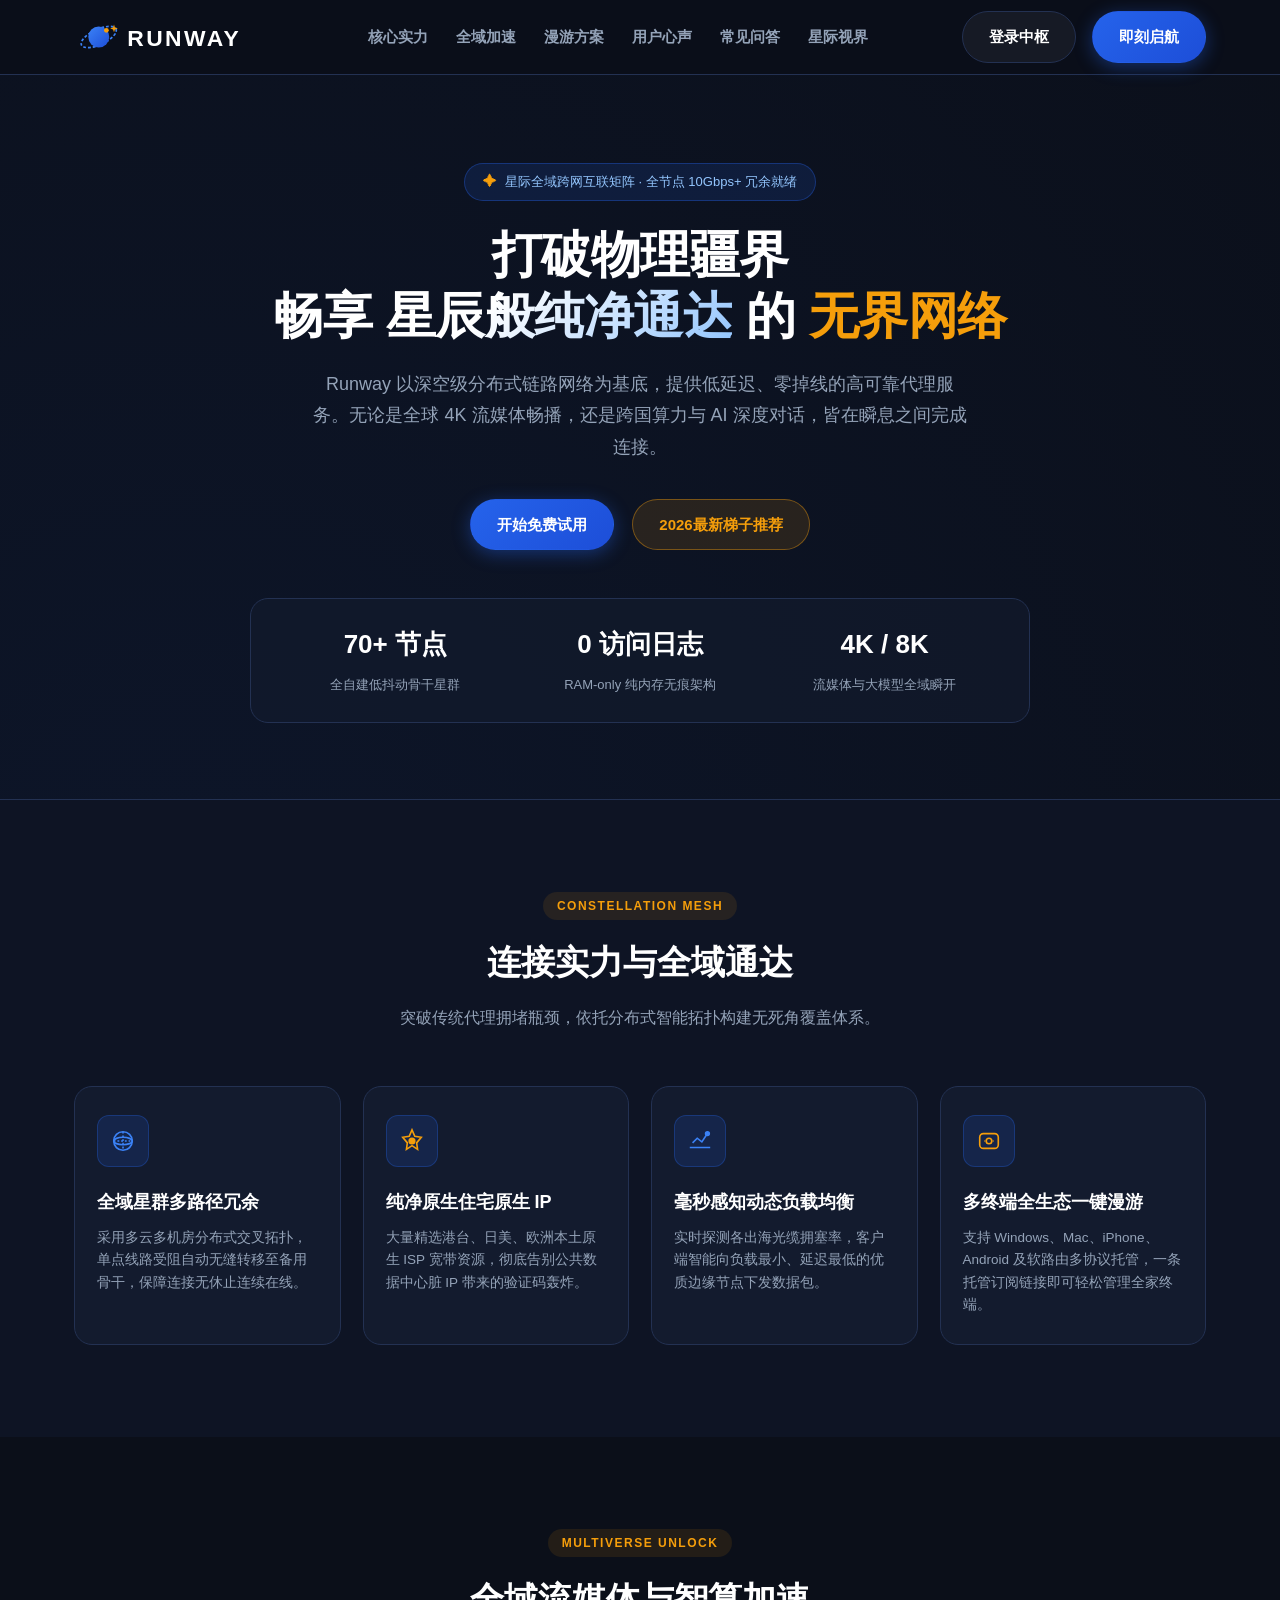
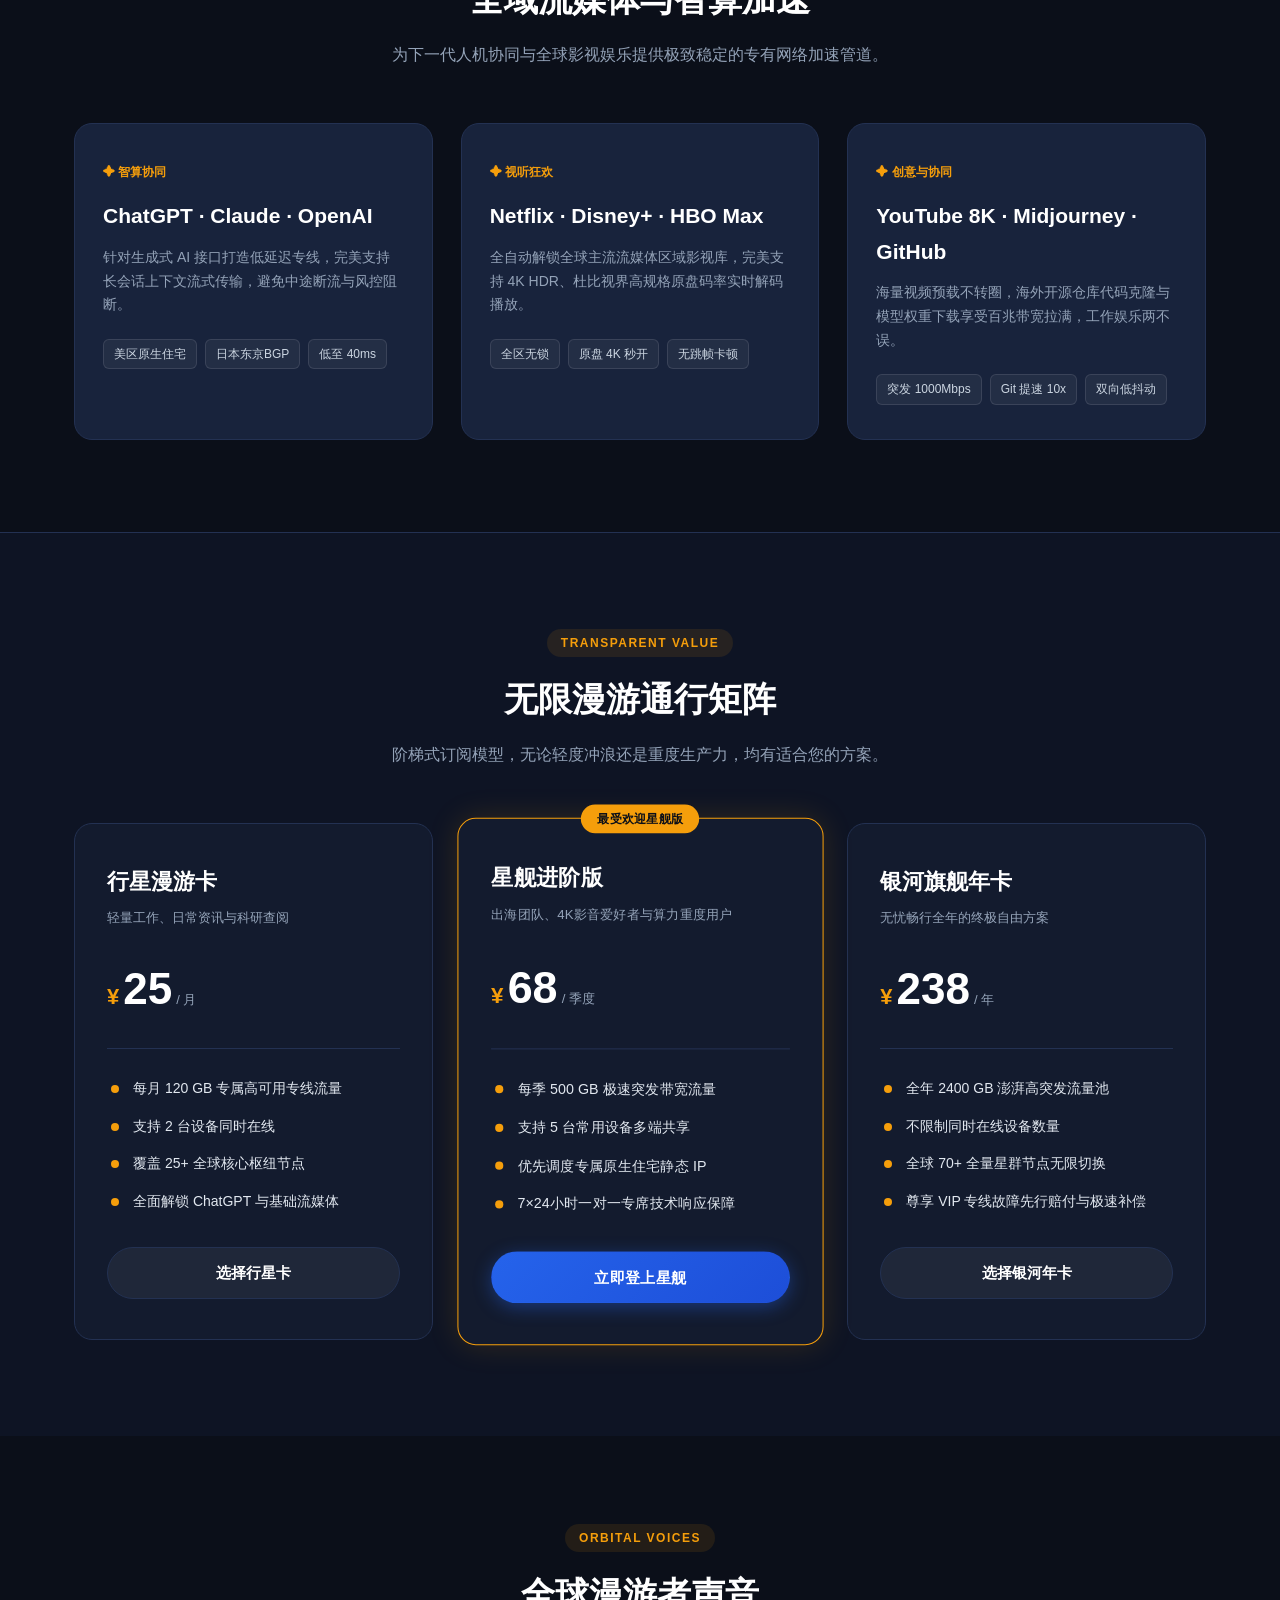
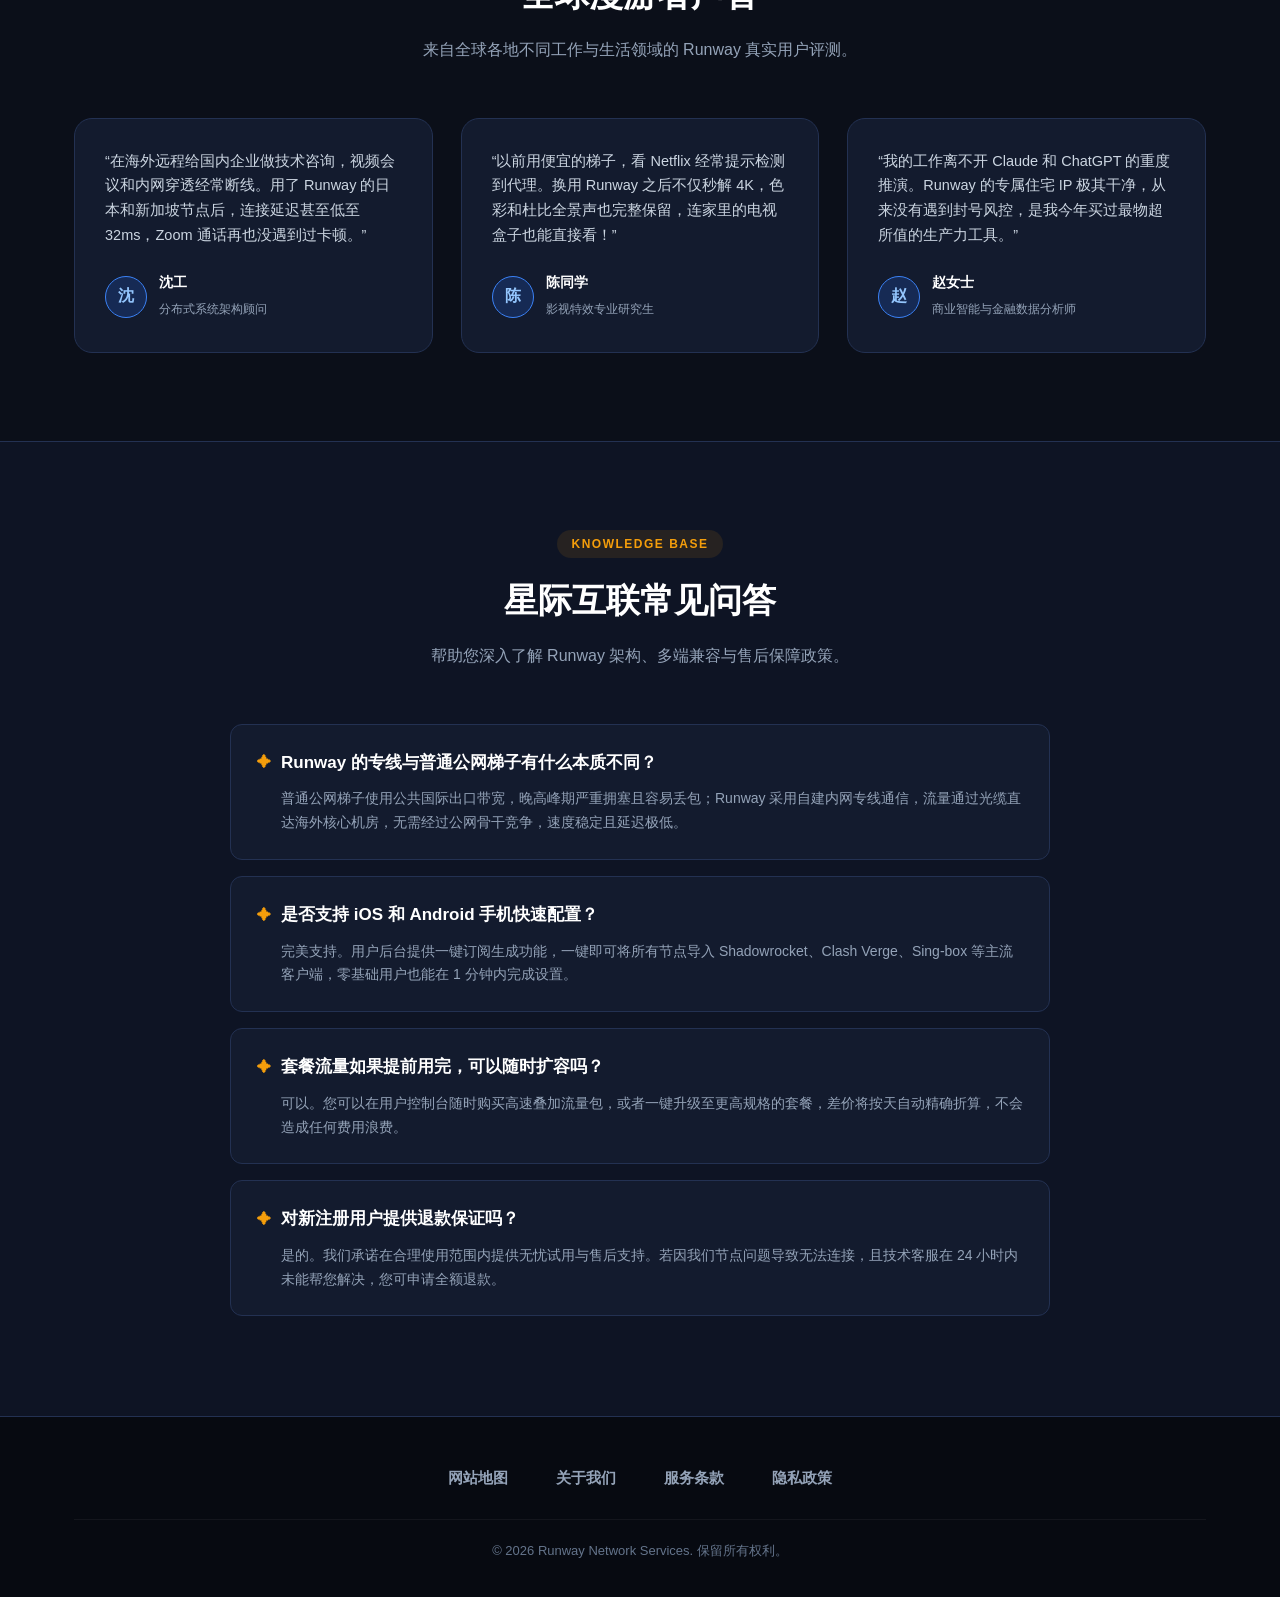
==== index.html @ 9dc729c2 "feat: complete responsive landing page, SEO articles and sitemaps for runwayvpn.mom" ====
<!DOCTYPE html>
<html lang="zh-CN">
<head>
  <meta charset="UTF-8">
  <meta name="viewport" content="width=device-width, initial-scale=1.0">
  <title>Runway 节点加速 - 2026全场景原生IP机场推荐·全球流媒体与AI极速秒开</title>
  <meta name="description" content="Runway 打造星际级高可靠网络加速网络，甄选全球高纯度原生住宅 IP 节点，完美支持 Netflix 4K、Disney+ 与 ChatGPT 极速秒开。零活动日志守护全家隐私，2026 便捷稳定机场推荐，多端一键导入，开启全域畅游！">
  <meta name="keywords" content="Runway, 机场推荐, 网络加速, 极速秒开, 原生IP节点, 流媒体解锁, 多设备梯子, 跨境加速服务">
  <link rel="canonical" href="https://runwayvpn.mom/">
  
  <!-- Open Graph / 社交分享元数据 -->
  <meta property="og:type" content="website">
  <meta property="og:site_name" content="Runway">
  <meta property="og:title" content="Runway 节点加速 - 2026全场景原生IP机场推荐·全球流媒体与AI极速秒开">
  <meta property="og:description" content="Runway 打造星际级高可靠网络加速网络，甄选全球高纯度原生住宅 IP 节点，完美支持 Netflix 4K、Disney+ 与 ChatGPT 极速秒开。零活动日志守护全家隐私，2026 便捷稳定机场推荐。">
  <meta property="og:url" content="https://runwayvpn.mom/">
  <meta property="og:image" content="https://runwayvpn.mom/og-preview.jpg">
  
  <!-- Twitter Card -->
  <meta name="twitter:card" content="summary_large_image">
  <meta name="twitter:title" content="Runway 节点加速 - 2026全场景原生IP机场推荐·全球流媒体与AI极速秒开">
  <meta name="twitter:description" content="Runway 打造星际级高可靠网络加速网络，甄选全球高纯度原生住宅 IP 节点，完美支持 Netflix 4K、Disney+ 与 ChatGPT 极速秒开。零活动日志守护全家隐私，2026 便捷稳定机场推荐。">
  <meta name="twitter:image" content="https://runwayvpn.mom/og-preview.jpg">

  <!-- JSON-LD 结构化数据 (Schema.org Product & AggregateOffer) -->
  <script type="application/ld+json">
  {
    "@context": "https://schema.org",
    "@type": "Product",
    "name": "Runway 全场景节点加速服务",
    "image": "https://runwayvpn.mom/og-preview.jpg",
    "description": "Runway 星际级分布式加速网络，精选原生住宅 IP，支持 4K 全球流媒体与多模态 AI 极速秒开，多终端全生态一键漫游。",
    "brand": {
      "@type": "Brand",
      "name": "Runway"
    },
    "offers": {
      "@type": "AggregateOffer",
      "priceCurrency": "CNY",
      "lowPrice": "25",
      "highPrice": "238",
      "offerCount": "3",
      "offers": [
        {
          "@type": "Offer",
          "name": "行星漫游卡",
          "price": "25",
          "priceCurrency": "CNY",
          "availability": "https://schema.org/InStock",
          "url": "https://ww012.twilightaff.com/#/?code=A56DH1Af"
        },
        {
          "@type": "Offer",
          "name": "星舰进阶版",
          "price": "68",
          "priceCurrency": "CNY",
          "availability": "https://schema.org/InStock",
          "url": "https://ww012.twilightaff.com/#/?code=A56DH1Af"
        },
        {
          "@type": "Offer",
          "name": "银河旗舰年卡",
          "price": "238",
          "priceCurrency": "CNY",
          "availability": "https://schema.org/InStock",
          "url": "https://ww012.twilightaff.com/#/?code=A56DH1Af"
        }
      ]
    },
    "aggregateRating": {
      "@type": "AggregateRating",
      "ratingValue": "4.9",
      "reviewCount": "156"
    }
  }
  </script>

  <link rel="stylesheet" href="style.css">
</head>
<body>

  <!-- 顶部星轨导航栏 -->
  <header class="orbital-header">
    <div class="cosmic-wrapper orbital-bar">
      <a href="index.html" class="orbital-logo" aria-label="Runway 首页">
        <!-- 星辉宇宙轨道矢量一体化 LOGO -->
        <svg viewBox="0 0 210 42" fill="none" xmlns="http://www.w3.org/2000/svg">
          <!-- 轨道环与行星天体融合 -->
          <ellipse cx="26" cy="21" rx="20" ry="8" stroke="#3B82F6" stroke-width="1.8" transform="rotate(-25 26 21)" stroke-dasharray="3 2"/>
          <circle cx="26" cy="21" r="11" fill="url(#planetGlow)"/>
          <circle cx="34" cy="14" r="2.5" fill="#F59E0B"/>
          <!-- 四角星芒微粒 -->
          <path d="M42 8L43 11L46 12L43 13L42 16L41 13L38 12L41 11Z" fill="#F59E0B"/>
          <text x="56" y="30" font-family="-apple-system, BlinkMacSystemFont, 'Segoe UI', Roboto, sans-serif" font-size="24" font-weight="800" letter-spacing="2.5" fill="#FFFFFF">RUNWAY</text>
          <defs>
            <linearGradient id="planetGlow" x1="15" y1="10" x2="37" y2="32" gradientUnits="userSpaceOnUse">
              <stop stop-color="#3B82F6"/>
              <stop offset="1" stop-color="#1D4ED8"/>
            </linearGradient>
          </defs>
        </svg>
      </a>

      <!-- 桌面端星轨导航菜单 -->
      <nav class="orbital-nav" aria-label="全域导航菜单">
        <a href="#strength">核心实力</a>
        <a href="#orbit-media">全域加速</a>
        <a href="#pricing">漫游方案</a>
        <a href="#transmissions">用户心声</a>
        <a href="#faq">常见问答</a>
        <a href="dispatch.html">星际视界</a>
      </nav>

      <!-- 桌面端中枢行动按钮 -->
      <div class="orbital-actions">
        <a href="https://ww012.twilightaff.com/#/?code=A56DH1Af" target="_blank" rel="nofollow" class="cosmic-btn btn-ghost">登录中枢</a>
        <a href="https://ww012.twilightaff.com/#/?code=A56DH1Af" target="_blank" rel="nofollow" class="cosmic-btn btn-starlight">即刻启航</a>
      </div>

      <!-- 移动端星轨菜单切换按钮 -->
      <button class="orbital-menu-toggle" id="cosmicMenuToggle" aria-label="切换导航菜单" aria-expanded="false">
        <span></span>
        <span></span>
        <span></span>
      </button>
    </div>

    <!-- 移动端星轨导航抽屉 -->
    <div class="orbital-mobile-panel" id="cosmicMobilePanel">
      <ul class="orbital-mobile-links">
        <li><a href="#strength"><span>连接实力与全域通达</span><small>✦</small></a></li>
        <li><a href="#orbit-media"><span>全域流媒体与智算加速</span><small>✦</small></a></li>
        <li><a href="#pricing"><span>无限漫游通行矩阵</span><small>✦</small></a></li>
        <li><a href="#transmissions"><span>全球漫游者声音</span><small>✦</small></a></li>
        <li><a href="#faq"><span>星际互联常见问答</span><small>✦</small></a></li>
        <li><a href="dispatch.html"><span>星际视界前沿通讯</span><small>✦</small></a></li>
      </ul>
      <div class="orbital-mobile-actions">
        <a href="https://ww012.twilightaff.com/#/?code=A56DH1Af" target="_blank" rel="nofollow" class="cosmic-btn btn-ghost">登录中枢</a>
        <a href="https://ww012.twilightaff.com/#/?code=A56DH1Af" target="_blank" rel="nofollow" class="cosmic-btn btn-starlight">即刻启航订阅</a>
      </div>
    </div>
  </header>

  <main>
    <!-- Hero 星辉宇宙首屏 -->
    <section id="hero" class="hero-cosmic">
      <div class="cosmic-wrapper">
        <div class="hero-orbit-pill">
          <span class="starlight-sparkle">✦</span>
          星际全域跨网互联矩阵 · 全节点 10Gbps+ 冗余就绪
        </div>
        <h1 class="hero-cosmic-title">
          打破物理疆界<br>
          畅享 <span class="gradient-text">星辰般纯净通达</span> 的 <span class="gold-accent">无界网络</span>
        </h1>
        <p class="hero-cosmic-desc">
          Runway 以深空级分布式链路网络为基底，提供低延迟、零掉线的高可靠代理服务。无论是全球 4K 流媒体畅播，还是跨国算力与 AI 深度对话，皆在瞬息之间完成连接。
        </p>

        <!-- 核心行动双按钮：SEO 规范严格执行 -->
        <div class="hero-buttons-row">
          <a href="https://ww012.twilightaff.com/#/?code=A56DH1Af" target="_blank" rel="nofollow" class="cosmic-btn btn-starlight">
            开始免费试用
          </a>
          <a href="https://tizilab.net/paihang/" target="_blank" class="cosmic-btn btn-dofollow-recommend">
            2026最新梯子推荐
          </a>
        </div>

        <!-- 星座关键指标看板 -->
        <div class="hero-constellation-stats">
          <div class="stat-pod">
            <strong>70+ 节点</strong>
            <span>全自建低抖动骨干星群</span>
          </div>
          <div class="stat-pod">
            <strong>0 访问日志</strong>
            <span>RAM-only 纯内存无痕架构</span>
          </div>
          <div class="stat-pod">
            <strong>4K / 8K</strong>
            <span>流媒体与大模型全域瞬开</span>
          </div>
        </div>
      </div>
    </section>

    <!-- 核心优势（随机化标题：连接实力与全域通达 - 4张特性卡片） -->
    <section id="strength" class="section-connection-strength">
      <div class="cosmic-wrapper">
        <div class="cosmic-header-center">
          <span class="cosmic-chip">CONSTELLATION MESH</span>
          <h2 class="cosmic-headline">连接实力与全域通达</h2>
          <p class="cosmic-subline">突破传统代理拥堵瓶颈，依托分布式智能拓扑构建无死角覆盖体系。</p>
        </div>

        <div class="strength-grid">
          <!-- 特性卡片 1：天体星象细线矢量图标 -->
          <div class="strength-pod">
            <div class="pod-icon-wrap">
              <svg viewBox="0 0 28 28" fill="none" stroke="#3B82F6" stroke-width="1.75">
                <circle cx="14" cy="14" r="10"/>
                <ellipse cx="14" cy="14" rx="10" ry="4"/>
                <path d="M14 4v20M4 14h20" stroke-dasharray="2 2"/>
              </svg>
            </div>
            <h3 class="pod-title">全域星群多路径冗余</h3>
            <p class="pod-desc">采用多云多机房分布式交叉拓扑，单点线路受阻自动无缝转移至备用骨干，保障连接无休止连续在线。</p>
          </div>

          <!-- 特性卡片 2 -->
          <div class="strength-pod">
            <div class="pod-icon-wrap">
              <svg viewBox="0 0 28 28" fill="none" stroke="#F59E0B" stroke-width="1.75">
                <polygon points="14,2 17,9 24,10 19,16 20,23 14,19 8,23 9,16 4,10 11,9"/>
                <circle cx="14" cy="14" r="3" fill="#F59E0B"/>
              </svg>
            </div>
            <h3 class="pod-title">纯净原生住宅原生 IP</h3>
            <p class="pod-desc">大量精选港台、日美、欧洲本土原生 ISP 宽带资源，彻底告别公共数据中心脏 IP 带来的验证码轰炸。</p>
          </div>

          <!-- 特性卡片 3 -->
          <div class="strength-pod">
            <div class="pod-icon-wrap">
              <svg viewBox="0 0 28 28" fill="none" stroke="#3B82F6" stroke-width="1.75">
                <path d="M3 21h22M6 16l5-5 5 4 6-9"/>
                <circle cx="22" cy="6" r="2" fill="#3B82F6"/>
              </svg>
            </div>
            <h3 class="pod-title">毫秒感知动态负载均衡</h3>
            <p class="pod-desc">实时探测各出海光缆拥塞率，客户端智能向负载最小、延迟最低的优质边缘节点下发数据包。</p>
          </div>

          <!-- 特性卡片 4 -->
          <div class="strength-pod">
            <div class="pod-icon-wrap">
              <svg viewBox="0 0 28 28" fill="none" stroke="#F59E0B" stroke-width="1.75">
                <rect x="4" y="6" width="20" height="16" rx="4"/>
                <circle cx="14" cy="14" r="3"/>
                <path d="M9 14h1M18 14h1"/>
              </svg>
            </div>
            <h3 class="pod-title">多终端全生态一键漫游</h3>
            <p class="pod-desc">支持 Windows、Mac、iPhone、Android 及软路由多协议托管，一条托管订阅链接即可轻松管理全家终端。</p>
          </div>
        </div>
      </div>
    </section>

    <!-- 流媒体与 AI 支持卡片（随机化标题：全域流媒体与智算加速 - 3张卡片） -->
    <section id="orbit-media" class="section-media-ai-orbit">
      <div class="cosmic-wrapper">
        <div class="cosmic-header-center">
          <span class="cosmic-chip">MULTIVERSE UNLOCK</span>
          <h2 class="cosmic-headline">全域流媒体与智算加速</h2>
          <p class="cosmic-subline">为下一代人机协同与全球影视娱乐提供极致稳定的专有网络加速管道。</p>
        </div>

        <div class="orbit-media-grid">
          <div class="orbit-media-card">
            <div class="orbit-badge">✦ 智算协同</div>
            <h3 class="orbit-card-title">ChatGPT · Claude · OpenAI</h3>
            <p class="orbit-card-desc">针对生成式 AI 接口打造低延迟专线，完美支持长会话上下文流式传输，避免中途断流与风控阻断。</p>
            <div class="orbit-node-tag-list">
              <span class="orbit-node-tag">美区原生住宅</span>
              <span class="orbit-node-tag">日本东京BGP</span>
              <span class="orbit-node-tag">低至 40ms</span>
            </div>
          </div>

          <div class="orbit-media-card">
            <div class="orbit-badge">✦ 视听狂欢</div>
            <h3 class="orbit-card-title">Netflix · Disney+ · HBO Max</h3>
            <p class="orbit-card-desc">全自动解锁全球主流流媒体区域影视库，完美支持 4K HDR、杜比视界高规格原盘码率实时解码播放。</p>
            <div class="orbit-node-tag-list">
              <span class="orbit-node-tag">全区无锁</span>
              <span class="orbit-node-tag">原盘 4K 秒开</span>
              <span class="orbit-node-tag">无跳帧卡顿</span>
            </div>
          </div>

          <div class="orbit-media-card">
            <div class="orbit-badge">✦ 创意与协同</div>
            <h3 class="orbit-card-title">YouTube 8K · Midjourney · GitHub</h3>
            <p class="orbit-card-desc">海量视频预载不转圈，海外开源仓库代码克隆与模型权重下载享受百兆带宽拉满，工作娱乐两不误。</p>
            <div class="orbit-node-tag-list">
              <span class="orbit-node-tag">突发 1000Mbps</span>
              <span class="orbit-node-tag">Git 提速 10x</span>
              <span class="orbit-node-tag">双向低抖动</span>
            </div>
          </div>
        </div>
      </div>
    </section>

    <!-- 阶梯价格对比表（随机化标题：无限漫游通行矩阵 - 必须包含3个） -->
    <section id="pricing" class="section-planetary-pricing">
      <div class="cosmic-wrapper">
        <div class="cosmic-header-center">
          <span class="cosmic-chip">TRANSPARENT VALUE</span>
          <h2 class="cosmic-headline">无限漫游通行矩阵</h2>
          <p class="cosmic-subline">阶梯式订阅模型，无论轻度冲浪还是重度生产力，均有适合您的方案。</p>
        </div>

        <div class="pricing-table-matrix">
          <!-- 阶梯 1 -->
          <div class="pricing-orbit-card">
            <h3 class="tier-headline">行星漫游卡</h3>
            <p class="tier-caption">轻量工作、日常资讯与科研查阅</p>
            <div class="tier-price-row">
              <span class="price-unit">¥</span>
              <span class="price-num">25</span>
              <span class="price-cycle">/ 月</span>
            </div>
            <ul class="tier-features">
              <li>
                <svg viewBox="0 0 16 16" fill="currentColor"><circle cx="8" cy="8" r="4"/></svg>
                每月 120 GB 专属高可用专线流量
              </li>
              <li>
                <svg viewBox="0 0 16 16" fill="currentColor"><circle cx="8" cy="8" r="4"/></svg>
                支持 2 台设备同时在线
              </li>
              <li>
                <svg viewBox="0 0 16 16" fill="currentColor"><circle cx="8" cy="8" r="4"/></svg>
                覆盖 25+ 全球核心枢纽节点
              </li>
              <li>
                <svg viewBox="0 0 16 16" fill="currentColor"><circle cx="8" cy="8" r="4"/></svg>
                全面解锁 ChatGPT 与基础流媒体
              </li>
            </ul>
            <a href="https://ww012.twilightaff.com/#/?code=A56DH1Af" target="_blank" rel="nofollow" class="cosmic-btn btn-ghost">
              选择行星卡
            </a>
          </div>

          <!-- 阶梯 2 (精选热门) -->
          <div class="pricing-orbit-card popular">
            <span class="card-top-tag">最受欢迎星舰版</span>
            <h3 class="tier-headline">星舰进阶版</h3>
            <p class="tier-caption">出海团队、4K影音爱好者与算力重度用户</p>
            <div class="tier-price-row">
              <span class="price-unit">¥</span>
              <span class="price-num">68</span>
              <span class="price-cycle">/ 季度</span>
            </div>
            <ul class="tier-features">
              <li>
                <svg viewBox="0 0 16 16" fill="currentColor"><circle cx="8" cy="8" r="4"/></svg>
                每季 500 GB 极速突发带宽流量
              </li>
              <li>
                <svg viewBox="0 0 16 16" fill="currentColor"><circle cx="8" cy="8" r="4"/></svg>
                支持 5 台常用设备多端共享
              </li>
              <li>
                <svg viewBox="0 0 16 16" fill="currentColor"><circle cx="8" cy="8" r="4"/></svg>
                优先调度专属原生住宅静态 IP
              </li>
              <li>
                <svg viewBox="0 0 16 16" fill="currentColor"><circle cx="8" cy="8" r="4"/></svg>
                7×24小时一对一专席技术响应保障
              </li>
            </ul>
            <a href="https://ww012.twilightaff.com/#/?code=A56DH1Af" target="_blank" rel="nofollow" class="cosmic-btn btn-starlight">
              立即登上星舰
            </a>
          </div>

          <!-- 阶梯 3 -->
          <div class="pricing-orbit-card">
            <h3 class="tier-headline">银河旗舰年卡</h3>
            <p class="tier-caption">无忧畅行全年的终极自由方案</p>
            <div class="tier-price-row">
              <span class="price-unit">¥</span>
              <span class="price-num">238</span>
              <span class="price-cycle">/ 年</span>
            </div>
            <ul class="tier-features">
              <li>
                <svg viewBox="0 0 16 16" fill="currentColor"><circle cx="8" cy="8" r="4"/></svg>
                全年 2400 GB 澎湃高突发流量池
              </li>
              <li>
                <svg viewBox="0 0 16 16" fill="currentColor"><circle cx="8" cy="8" r="4"/></svg>
                不限制同时在线设备数量
              </li>
              <li>
                <svg viewBox="0 0 16 16" fill="currentColor"><circle cx="8" cy="8" r="4"/></svg>
                全球 70+ 全量星群节点无限切换
              </li>
              <li>
                <svg viewBox="0 0 16 16" fill="currentColor"><circle cx="8" cy="8" r="4"/></svg>
                尊享 VIP 专线故障先行赔付与极速补偿
              </li>
            </ul>
            <a href="https://ww012.twilightaff.com/#/?code=A56DH1Af" target="_blank" rel="nofollow" class="cosmic-btn btn-ghost">
              选择银河年卡
            </a>
          </div>
        </div>
      </div>
    </section>

    <!-- 用户评价（随机化标题：全球漫游者声音 - 3个评测） -->
    <section id="transmissions" class="section-transmissions">
      <div class="cosmic-wrapper">
        <div class="cosmic-header-center">
          <span class="cosmic-chip">ORBITAL VOICES</span>
          <h2 class="cosmic-headline">全球漫游者声音</h2>
          <p class="cosmic-subline">来自全球各地不同工作与生活领域的 Runway 真实用户评测。</p>
        </div>

        <div class="transmissions-grid">
          <div class="transmission-card">
            <p class="trans-quote">
              “在海外远程给国内企业做技术咨询，视频会议和内网穿透经常断线。用了 Runway 的日本和新加坡节点后，连接延迟甚至低至 32ms，Zoom 通话再也没遇到过卡顿。”
            </p>
            <div class="trans-sender">
              <div class="sender-ring">沈</div>
              <div class="sender-meta">
                <strong>沈工</strong>
                <span>分布式系统架构顾问</span>
              </div>
            </div>
          </div>

          <div class="transmission-card">
            <p class="trans-quote">
              “以前用便宜的梯子，看 Netflix 经常提示检测到代理。换用 Runway 之后不仅秒解 4K，色彩和杜比全景声也完整保留，连家里的电视盒子也能直接看！”
            </p>
            <div class="trans-sender">
              <div class="sender-ring">陈</div>
              <div class="sender-meta">
                <strong>陈同学</strong>
                <span>影视特效专业研究生</span>
              </div>
            </div>
          </div>

          <div class="transmission-card">
            <p class="trans-quote">
              “我的工作离不开 Claude 和 ChatGPT 的重度推演。Runway 的专属住宅 IP 极其干净，从来没有遇到封号风控，是我今年买过最物超所值的生产力工具。”
            </p>
            <div class="trans-sender">
              <div class="sender-ring">赵</div>
              <div class="sender-meta">
                <strong>赵女士</strong>
                <span>商业智能与金融数据分析师</span>
              </div>
            </div>
          </div>
        </div>
      </div>
    </section>

    <!-- 常见问题（随机化标题：星际互联常见问答 - 4个问题） -->
    <section id="faq" class="section-cosmic-faq">
      <div class="cosmic-wrapper">
        <div class="cosmic-header-center">
          <span class="cosmic-chip">KNOWLEDGE BASE</span>
          <h2 class="cosmic-headline">星际互联常见问答</h2>
          <p class="cosmic-subline">帮助您深入了解 Runway 架构、多端兼容与售后保障政策。</p>
        </div>

        <div class="faq-cosmic-flow">
          <div class="faq-cosmic-pod">
            <h3 class="faq-cosmic-title">
              <span class="faq-icon-sparkle">✦</span>
              Runway 的专线与普通公网梯子有什么本质不同？
            </h3>
            <p class="faq-cosmic-body">
              普通公网梯子使用公共国际出口带宽，晚高峰期严重拥塞且容易丢包；Runway 采用自建内网专线通信，流量通过光缆直达海外核心机房，无需经过公网骨干竞争，速度稳定且延迟极低。
            </p>
          </div>

          <div class="faq-cosmic-pod">
            <h3 class="faq-cosmic-title">
              <span class="faq-icon-sparkle">✦</span>
              是否支持 iOS 和 Android 手机快速配置？
            </h3>
            <p class="faq-cosmic-body">
              完美支持。用户后台提供一键订阅生成功能，一键即可将所有节点导入 Shadowrocket、Clash Verge、Sing-box 等主流客户端，零基础用户也能在 1 分钟内完成设置。
            </p>
          </div>

          <div class="faq-cosmic-pod">
            <h3 class="faq-cosmic-title">
              <span class="faq-icon-sparkle">✦</span>
              套餐流量如果提前用完，可以随时扩容吗？
            </h3>
            <p class="faq-cosmic-body">
              可以。您可以在用户控制台随时购买高速叠加流量包，或者一键升级至更高规格的套餐，差价将按天自动精确折算，不会造成任何费用浪费。
            </p>
          </div>

          <div class="faq-cosmic-pod">
            <h3 class="faq-cosmic-title">
              <span class="faq-icon-sparkle">✦</span>
              对新注册用户提供退款保证吗？
            </h3>
            <p class="faq-cosmic-body">
              是的。我们承诺在合理使用范围内提供无忧试用与售后支持。若因我们节点问题导致无法连接，且技术客服在 24 小时内未能帮您解决，您可申请全额退款。
            </p>
          </div>
        </div>
      </div>
    </section>
  </main>

  <!-- 页脚：严格仅显示四个中文标题，独立页面跳转 -->
  <footer class="cosmic-footer">
    <div class="cosmic-wrapper">
      <nav class="footer-orbital-links">
        <a href="sitemap.html">网站地图</a>
        <a href="about.html">关于我们</a>
        <a href="terms.html">服务条款</a>
        <a href="privacy.html">隐私政策</a>
      </nav>
      <div class="footer-starlight-copy">
        &copy; 2026 Runway Network Services. 保留所有权利。
      </div>
    </div>
  </footer>

  <!-- 移动端星轨导航交互逻辑 -->
  <script>
    document.addEventListener('DOMContentLoaded', function() {
      var toggle = document.getElementById('cosmicMenuToggle');
      var panel = document.getElementById('cosmicMobilePanel');
      if (toggle && panel) {
        toggle.addEventListener('click', function(e) {
          e.stopPropagation();
          var isOpen = panel.classList.contains('is-open');
          toggle.classList.toggle('active', !isOpen);
          panel.classList.toggle('is-open', !isOpen);
          toggle.setAttribute('aria-expanded', !isOpen);
        });
        panel.querySelectorAll('a').forEach(function(link) {
          link.addEventListener('click', function() {
            toggle.classList.remove('active');
            panel.classList.remove('is-open');
            toggle.setAttribute('aria-expanded', 'false');
          });
        });
        document.addEventListener('click', function(e) {
          if (!panel.contains(e.target) && !toggle.contains(e.target)) {
            toggle.classList.remove('active');
            panel.classList.remove('is-open');
            toggle.setAttribute('aria-expanded', 'false');
          }
        });
      }
    });
  </script>

</body>
</html>
---- style.css ----
/* ==========================================================================
   Runway VPN - runwayvpn.mom
   Design Style: Cosmic Astro / Starlight Deep Space (星辉宇宙深空风)
   Zero external dependencies | Pure Native CSS | Mobile 4G < 1000ms
   ========================================================================== */

:root {
  --space-bg: #0B0F19;
  --space-surface: #131B2E;
  --space-card: #18233C;
  --space-border: #233152;
  --primary-glow: #2563EB;
  --primary-bright: #3B82F6;
  --amber-star: #F59E0B;
  --amber-light: #FDE68A;
  --text-pure: #FFFFFF;
  --text-muted: #94A3B8;
  --text-faint: #64748B;
  --radius-orbit: 12px;
  --radius-pod: 18px;
  --radius-full: 9999px;
  --shadow-cosmic: 0 10px 30px -10px rgba(37, 99, 235, 0.25);
  --shadow-star: 0 0 20px rgba(245, 158, 11, 0.2);
  --transition: all 0.22s ease-out;
}

*, *::before, *::after {
  box-sizing: border-box;
  margin: 0;
  padding: 0;
}

body {
  font-family: -apple-system, BlinkMacSystemFont, "Segoe UI", Roboto, "PingFang SC", "Hiragino Sans GB", "Microsoft YaHei", sans-serif;
  background-color: var(--space-bg);
  color: var(--text-pure);
  line-height: 1.68;
  -webkit-font-smoothing: antialiased;
  overflow-x: hidden;
  background-image: 
    radial-gradient(circle at 15% 20%, rgba(37, 99, 235, 0.08) 0%, transparent 40%),
    radial-gradient(circle at 85% 75%, rgba(245, 158, 11, 0.05) 0%, transparent 45%);
}

a {
  color: inherit;
  text-decoration: none;
}

.cosmic-wrapper {
  width: 100%;
  max-width: 1180px;
  margin: 0 auto;
  padding: 0 24px;
}

/* Header & Starlight Navigation */
.orbital-header {
  position: sticky;
  top: 0;
  z-index: 99;
  background: rgba(11, 15, 25, 0.92);
  backdrop-filter: blur(12px);
  border-bottom: 1px solid var(--space-border);
}

.orbital-bar {
  display: flex;
  align-items: center;
  justify-content: space-between;
  height: 74px;
}

.orbital-logo {
  display: flex;
  align-items: center;
  gap: 12px;
}

.orbital-logo svg {
  height: 40px;
  width: auto;
}

/* Desktop Cosmic Navigation */
.orbital-nav {
  display: flex;
  align-items: center;
  gap: 28px;
}

.orbital-nav a {
  font-size: 15px;
  font-weight: 600;
  color: var(--text-muted);
  transition: var(--transition);
  position: relative;
  padding: 8px 0;
}

.orbital-nav a:hover {
  color: #FFFFFF;
}

.orbital-nav a::after {
  content: "";
  position: absolute;
  bottom: 0;
  left: 0;
  width: 0;
  height: 2px;
  background: var(--primary-bright);
  box-shadow: 0 0 8px var(--primary-glow);
  transition: var(--transition);
}

.orbital-nav a:hover::after {
  width: 100%;
}

.orbital-actions {
  display: flex;
  align-items: center;
  gap: 16px;
}

/* Mobile Cosmic Menu Toggle */
.orbital-menu-toggle {
  display: none;
  flex-direction: column;
  justify-content: center;
  align-items: center;
  width: 42px;
  height: 42px;
  background: var(--space-surface);
  border: 1px solid var(--space-border);
  border-radius: var(--radius-orbit);
  cursor: pointer;
  padding: 8px;
  gap: 5px;
  transition: var(--transition);
}

.orbital-menu-toggle span {
  display: block;
  width: 22px;
  height: 2px;
  background: var(--amber-star);
  border-radius: 2px;
  transition: var(--transition);
}

.orbital-menu-toggle.active span:nth-child(1) {
  transform: translateY(7px) rotate(45deg);
}

.orbital-menu-toggle.active span:nth-child(2) {
  opacity: 0;
}

.orbital-menu-toggle.active span:nth-child(3) {
  transform: translateY(-7px) rotate(-45deg);
}

/* Mobile Cosmic Navigation Panel */
.orbital-mobile-panel {
  display: none;
  position: absolute;
  top: 100%;
  left: 0;
  right: 0;
  background: rgba(14, 20, 36, 0.98);
  backdrop-filter: blur(14px);
  border-bottom: 2px solid var(--primary-bright);
  box-shadow: 0 20px 40px rgba(0, 0, 0, 0.6);
  padding: 20px 24px 28px;
  flex-direction: column;
  gap: 16px;
  z-index: 100;
  animation: cosmicSlideDown 0.25s ease-out;
}

@keyframes cosmicSlideDown {
  from { opacity: 0; transform: translateY(-8px); }
  to { opacity: 1; transform: translateY(0); }
}

.orbital-mobile-panel.is-open {
  display: flex;
}

.orbital-mobile-links {
  list-style: none;
  display: flex;
  flex-direction: column;
  gap: 8px;
  margin: 0;
  padding: 0;
}

.orbital-mobile-links a {
  display: flex;
  align-items: center;
  justify-content: space-between;
  padding: 12px 16px;
  font-size: 15px;
  font-weight: 600;
  color: var(--text-pure);
  border-radius: var(--radius-orbit);
  background: var(--space-surface);
  border: 1px solid var(--space-border);
  transition: var(--transition);
}

.orbital-mobile-links a:hover,
.orbital-mobile-links a:active {
  border-color: var(--amber-star);
  color: var(--amber-star);
  box-shadow: var(--shadow-star);
}

.orbital-mobile-actions {
  display: flex;
  flex-direction: column;
  gap: 10px;
  padding-top: 14px;
  border-top: 1px dashed var(--space-border);
}

.orbital-mobile-actions .cosmic-btn {
  width: 100%;
  min-height: 46px;
}

/* Cosmic Button System */
.cosmic-btn {
  display: inline-flex;
  align-items: center;
  justify-content: center;
  padding: 12px 26px;
  font-size: 15px;
  font-weight: 600;
  border-radius: var(--radius-full);
  transition: var(--transition);
  cursor: pointer;
  text-align: center;
  white-space: nowrap;
  border: 1px solid transparent;
}

.btn-starlight {
  background: linear-gradient(135deg, #2563EB 0%, #1D4ED8 100%);
  color: #FFFFFF;
  box-shadow: 0 4px 18px rgba(37, 99, 235, 0.4);
}

.btn-starlight:hover {
  background: linear-gradient(135deg, #3B82F6 0%, #2563EB 100%);
  box-shadow: 0 6px 24px rgba(37, 99, 235, 0.6);
  transform: translateY(-2px);
}

.btn-dofollow-recommend {
  background: rgba(245, 158, 11, 0.12);
  color: var(--amber-star);
  border: 1.5px solid rgba(245, 158, 11, 0.4);
}

.btn-dofollow-recommend:hover {
  background: var(--amber-star);
  color: #0B0F19;
  box-shadow: var(--shadow-star);
  transform: translateY(-2px);
}

.btn-ghost {
  background: rgba(255, 255, 255, 0.05);
  border-color: var(--space-border);
  color: var(--text-pure);
}

.btn-ghost:hover {
  border-color: var(--primary-bright);
  color: var(--primary-bright);
}

/* Hero Cosmic Section */
.hero-cosmic {
  padding: 88px 0 76px;
  text-align: center;
  position: relative;
}

.hero-orbit-pill {
  display: inline-flex;
  align-items: center;
  gap: 8px;
  padding: 6px 18px;
  background: rgba(37, 99, 235, 0.14);
  border: 1px solid rgba(37, 99, 235, 0.35);
  border-radius: var(--radius-full);
  font-size: 13px;
  color: #93C5FD;
  margin-bottom: 24px;
}

.starlight-sparkle {
  color: var(--amber-star);
  font-size: 14px;
}

.hero-cosmic-title {
  font-size: 50px;
  line-height: 1.22;
  font-weight: 800;
  margin-bottom: 22px;
  letter-spacing: -0.5px;
}

.hero-cosmic-title .gradient-text {
  background: linear-gradient(135deg, #FFFFFF 30%, #93C5FD 100%);
  -webkit-background-clip: text;
  -webkit-text-fill-color: transparent;
}

.hero-cosmic-title .gold-accent {
  color: var(--amber-star);
  -webkit-text-fill-color: initial;
}

.hero-cosmic-desc {
  font-size: 18px;
  color: var(--text-muted);
  max-width: 660px;
  margin: 0 auto 36px;
  line-height: 1.75;
}

.hero-buttons-row {
  display: flex;
  justify-content: center;
  align-items: center;
  gap: 18px;
  margin-bottom: 48px;
  flex-wrap: wrap;
}

.hero-constellation-stats {
  display: grid;
  grid-template-columns: repeat(3, 1fr);
  gap: 20px;
  max-width: 780px;
  margin: 0 auto;
  padding: 24px 32px;
  background: rgba(19, 27, 46, 0.6);
  border: 1px solid var(--space-border);
  border-radius: var(--radius-pod);
}

.stat-pod strong {
  display: block;
  font-size: 26px;
  color: var(--text-pure);
  font-weight: 800;
  margin-bottom: 4px;
}

.stat-pod span {
  font-size: 13px;
  color: var(--text-muted);
}

/* Section Shared Headers */
.cosmic-header-center {
  text-align: center;
  max-width: 650px;
  margin: 0 auto 54px;
}

.cosmic-chip {
  display: inline-block;
  padding: 4px 14px;
  font-size: 12px;
  font-weight: 700;
  letter-spacing: 1.5px;
  color: var(--amber-star);
  background: rgba(245, 158, 11, 0.1);
  border-radius: var(--radius-full);
  margin-bottom: 14px;
}

.cosmic-headline {
  font-size: 34px;
  font-weight: 800;
  color: #FFFFFF;
  margin-bottom: 14px;
}

.cosmic-subline {
  font-size: 16px;
  color: var(--text-muted);
}

/* Section 1: 连接实力与全域通达 (4 Core Feature Cards) */
.section-connection-strength {
  padding: 92px 0;
  border-top: 1px solid var(--space-border);
  background: #0E1424;
}

.strength-grid {
  display: grid;
  grid-template-columns: repeat(4, 1fr);
  gap: 22px;
}

.strength-pod {
  background: var(--space-surface);
  border: 1px solid var(--space-border);
  border-radius: var(--radius-pod);
  padding: 28px 22px;
  transition: var(--transition);
  position: relative;
}

.strength-pod:hover {
  transform: translateY(-4px);
  border-color: var(--primary-bright);
  box-shadow: var(--shadow-cosmic);
}

.pod-icon-wrap {
  width: 52px;
  height: 52px;
  border-radius: var(--radius-orbit);
  background: rgba(37, 99, 235, 0.15);
  border: 1px solid rgba(37, 99, 235, 0.3);
  display: flex;
  align-items: center;
  justify-content: center;
  margin-bottom: 20px;
}

.pod-icon-wrap svg {
  width: 26px;
  height: 26px;
}

.pod-title {
  font-size: 18px;
  font-weight: 700;
  color: #FFFFFF;
  margin-bottom: 10px;
}

.pod-desc {
  font-size: 13.5px;
  color: var(--text-muted);
  line-height: 1.65;
}

/* Section 2: 全域流媒体与智算加速 (3 Media & AI Cards) */
.section-media-ai-orbit {
  padding: 92px 0;
  background: var(--space-bg);
}

.orbit-media-grid {
  display: grid;
  grid-template-columns: repeat(3, 1fr);
  gap: 28px;
}

.orbit-media-card {
  background: var(--space-card);
  border: 1px solid var(--space-border);
  border-radius: var(--radius-pod);
  padding: 34px 28px;
  transition: var(--transition);
}

.orbit-media-card:hover {
  border-color: rgba(245, 158, 11, 0.4);
  box-shadow: var(--shadow-star);
  transform: translateY(-4px);
}

.orbit-badge {
  display: inline-flex;
  align-items: center;
  gap: 6px;
  font-size: 12px;
  font-weight: 700;
  color: var(--amber-star);
  margin-bottom: 16px;
}

.orbit-card-title {
  font-size: 21px;
  font-weight: 700;
  color: #FFFFFF;
  margin-bottom: 12px;
}

.orbit-card-desc {
  font-size: 14px;
  color: var(--text-muted);
  line-height: 1.7;
  margin-bottom: 22px;
}

.orbit-node-tag-list {
  display: flex;
  flex-wrap: wrap;
  gap: 8px;
}

.orbit-node-tag {
  font-size: 12px;
  padding: 4px 10px;
  border-radius: 6px;
  background: rgba(255, 255, 255, 0.05);
  border: 1px solid rgba(255, 255, 255, 0.1);
  color: #CBD5E1;
}

/* Section 3: 无限漫游通行矩阵 (Pricing Table: 3 Tiers) */
.section-planetary-pricing {
  padding: 96px 0;
  background: #0E1424;
  border-top: 1px solid var(--space-border);
}

.pricing-table-matrix {
  display: grid;
  grid-template-columns: repeat(3, 1fr);
  gap: 28px;
  align-items: stretch;
}

.pricing-orbit-card {
  background: var(--space-surface);
  border: 1.5px solid var(--space-border);
  border-radius: var(--radius-pod);
  padding: 40px 32px;
  display: flex;
  flex-direction: column;
  position: relative;
  transition: var(--transition);
}

.pricing-orbit-card:hover {
  border-color: var(--primary-bright);
  transform: translateY(-4px);
}

.pricing-orbit-card.popular {
  border-color: var(--amber-star);
  box-shadow: 0 0 30px rgba(245, 158, 11, 0.15);
  transform: scale(1.02);
  z-index: 2;
}

.card-top-tag {
  position: absolute;
  top: -14px;
  left: 50%;
  transform: translateX(-50%);
  background: var(--amber-star);
  color: #0B0F19;
  font-size: 12px;
  font-weight: 800;
  padding: 4px 16px;
  border-radius: var(--radius-full);
}

.tier-headline {
  font-size: 22px;
  font-weight: 800;
  margin-bottom: 6px;
}

.tier-caption {
  font-size: 13px;
  color: var(--text-muted);
  margin-bottom: 24px;
}

.tier-price-row {
  display: flex;
  align-items: baseline;
  gap: 4px;
  margin-bottom: 28px;
  padding-bottom: 22px;
  border-bottom: 1px solid var(--space-border);
}

.price-unit {
  font-size: 22px;
  font-weight: 700;
  color: var(--amber-star);
}

.price-num {
  font-size: 44px;
  font-weight: 800;
  color: #FFFFFF;
}

.price-cycle {
  font-size: 13px;
  color: var(--text-muted);
}

.tier-features {
  list-style: none;
  display: flex;
  flex-direction: column;
  gap: 14px;
  margin-bottom: 34px;
  flex-grow: 1;
}

.tier-features li {
  display: flex;
  align-items: center;
  gap: 10px;
  font-size: 14px;
  color: #E2E8F0;
}

.tier-features li svg {
  width: 16px;
  height: 16px;
  color: var(--amber-star);
  flex-shrink: 0;
}

.pricing-orbit-card .cosmic-btn {
  width: 100%;
}

/* Section 4: 全球漫游者声音 (Testimonials: 3 items) */
.section-transmissions {
  padding: 88px 0;
  background: var(--space-bg);
}

.transmissions-grid {
  display: grid;
  grid-template-columns: repeat(3, 1fr);
  gap: 28px;
}

.transmission-card {
  background: var(--space-surface);
  border: 1px solid var(--space-border);
  border-radius: var(--radius-pod);
  padding: 30px;
}

.trans-quote {
  font-size: 14.5px;
  color: #CBD5E1;
  line-height: 1.7;
  margin-bottom: 24px;
}

.trans-sender {
  display: flex;
  align-items: center;
  gap: 12px;
}

.sender-ring {
  width: 42px;
  height: 42px;
  border-radius: 50%;
  background: rgba(37, 99, 235, 0.2);
  border: 1px solid var(--primary-bright);
  display: flex;
  align-items: center;
  justify-content: center;
  font-weight: 700;
  color: #93C5FD;
}

.sender-meta strong {
  display: block;
  font-size: 14px;
  color: #FFFFFF;
}

.sender-meta span {
  font-size: 12px;
  color: var(--text-muted);
}

/* Section 5: 星际互联常见问答 (FAQ: 4 items) */
.section-cosmic-faq {
  padding: 88px 0 100px;
  background: #0E1424;
  border-top: 1px solid var(--space-border);
}

.faq-cosmic-flow {
  max-width: 820px;
  margin: 0 auto;
  display: flex;
  flex-direction: column;
  gap: 16px;
}

.faq-cosmic-pod {
  background: var(--space-surface);
  border: 1px solid var(--space-border);
  border-radius: var(--radius-orbit);
  padding: 24px 26px;
  transition: var(--transition);
}

.faq-cosmic-pod:hover {
  border-color: var(--primary-bright);
}

.faq-cosmic-title {
  font-size: 17px;
  font-weight: 700;
  color: #FFFFFF;
  margin-bottom: 10px;
  display: flex;
  align-items: center;
  gap: 10px;
}

.faq-icon-sparkle {
  color: var(--amber-star);
  font-size: 14px;
}

.faq-cosmic-body {
  font-size: 14px;
  color: var(--text-muted);
  line-height: 1.7;
  padding-left: 24px;
}

/* Footer: Exactly 4 Titles */
.cosmic-footer {
  background: #070A11;
  padding: 48px 0 36px;
  border-top: 1px solid var(--space-border);
}

.footer-orbital-links {
  display: flex;
  justify-content: center;
  align-items: center;
  flex-wrap: wrap;
  gap: 48px;
  margin-bottom: 28px;
}

.footer-orbital-links a {
  font-size: 15px;
  font-weight: 600;
  color: var(--text-muted);
  transition: var(--transition);
}

.footer-orbital-links a:hover {
  color: var(--amber-star);
}

.footer-starlight-copy {
  text-align: center;
  font-size: 13px;
  color: var(--text-faint);
  padding-top: 20px;
  border-top: 1px solid rgba(255, 255, 255, 0.05);
}

/* Sub-page Article Content */
.cosmic-article-sheet {
  padding: 72px 0 96px;
  background: var(--space-bg);
}

.cosmic-article-box {
  background: var(--space-surface);
  border: 1px solid var(--space-border);
  border-radius: var(--radius-pod);
  padding: 44px;
}

.cosmic-article-title {
  font-size: 34px;
  font-weight: 800;
  color: #FFFFFF;
  margin-bottom: 12px;
}

.cosmic-article-meta {
  font-size: 13px;
  color: var(--text-muted);
  margin-bottom: 36px;
  padding-bottom: 20px;
  border-bottom: 1px solid var(--space-border);
}

.cosmic-article-body {
  font-size: 15px;
  line-height: 1.8;
  color: #CBD5E1;
}

.cosmic-article-body h2 {
  font-size: 22px;
  font-weight: 700;
  color: #FFFFFF;
  margin: 36px 0 14px;
  display: flex;
  align-items: center;
  gap: 8px;
}

.cosmic-article-body h2::before {
  content: "◆";
  font-size: 14px;
  color: var(--amber-star);
}

.cosmic-article-body ul {
  margin: 14px 0 20px 22px;
}

.cosmic-article-body li {
  margin-bottom: 8px;
}

.sitemap-cosmic-grid {
  display: grid;
  grid-template-columns: repeat(2, 1fr);
  gap: 28px;
  margin-top: 28px;
}

.sitemap-section-card {
  background: var(--space-card);
  border: 1px solid var(--space-border);
  border-radius: var(--radius-orbit);
  padding: 24px;
}

.sitemap-section-card h3 {
  font-size: 17px;
  color: var(--amber-star);
  margin-bottom: 14px;
}

.sitemap-section-card ul {
  list-style: none;
  margin: 0;
  padding: 0;
  display: flex;
  flex-direction: column;
  gap: 10px;
}

.sitemap-section-card a {
  color: #E2E8F0;
  transition: var(--transition);
}

.sitemap-section-card a:hover {
  color: var(--amber-star);
  transform: translateX(4px);
}

/* Responsive Media Queries */
@media (max-width: 992px) {
  .orbital-nav {
    display: none;
  }

  .orbital-actions {
    display: none;
  }

  .orbital-menu-toggle {
    display: flex;
  }

  .strength-grid {
    grid-template-columns: repeat(2, 1fr);
  }
  
  .orbit-media-grid {
    grid-template-columns: 1fr;
  }
  
  .pricing-table-matrix {
    grid-template-columns: 1fr;
  }
  
  .pricing-orbit-card.popular {
    transform: none;
  }
  
  .transmissions-grid {
    grid-template-columns: 1fr;
  }
}

@media (max-width: 640px) {
  .orbital-bar {
    height: 64px;
  }

  .orbital-logo svg {
    height: 32px;
    max-width: 155px;
  }

  .hero-cosmic-title {
    font-size: 32px;
  }
  
  .hero-cosmic-desc {
    font-size: 15px;
  }
  
  .hero-buttons-row {
    flex-direction: column;
    width: 100%;
  }
  
  .hero-buttons-row .cosmic-btn {
    width: 100%;
    min-height: 48px;
  }
  
  .hero-constellation-stats {
    grid-template-columns: 1fr;
    gap: 16px;
    padding: 20px;
  }
  
  .strength-grid {
    grid-template-columns: 1fr;
  }
  
  .sitemap-cosmic-grid {
    grid-template-columns: 1fr;
  }
  
  .footer-orbital-links {
    flex-direction: column;
    gap: 20px;
  }
  
  .cosmic-article-box {
    padding: 24px;
  }
}

/* ==========================================================================
   Cosmic Dispatch Hub & Article Styles - runwayvpn.mom (Deep Space Astro)
   ========================================================================== */

/* Universal Content & Editorial Hyperlinks - Starlight Amber Accent */
p a, li a, td a, .cosmic-article-body a, .dispatch-content a {
  color: var(--amber-star);
  font-weight: 600;
  text-decoration: underline;
  text-underline-offset: 3px;
  transition: var(--transition);
}

p a:visited, li a:visited, td a:visited, .cosmic-article-body a:visited, .dispatch-content a:visited {
  color: var(--amber-star);
}

p a:hover, li a:hover, td a:hover, .cosmic-article-body a:hover, .dispatch-content a:hover {
  color: #FBBF24;
  text-shadow: 0 0 8px rgba(245, 158, 11, 0.4);
}

/* Dispatch Hub Section */
.dispatch-hub-section {
  padding: 64px 0 96px;
}

.dispatch-header {
  text-align: center;
  max-width: 780px;
  margin: 0 auto 52px;
}

.dispatch-header .badge-orbit {
  display: inline-flex;
  align-items: center;
  gap: 8px;
  padding: 6px 16px;
  background: rgba(245, 158, 11, 0.1);
  color: var(--amber-star);
  font-size: 13px;
  font-weight: 700;
  border-radius: 999px;
  margin-bottom: 16px;
  border: 1px solid rgba(245, 158, 11, 0.25);
}

.dispatch-grid {
  display: grid;
  grid-template-columns: repeat(3, 1fr);
  gap: 32px;
}

.dispatch-card {
  background: var(--space-surface);
  border: 1px solid var(--space-border);
  border-radius: var(--radius-orbit);
  padding: 32px 28px;
  display: flex;
  flex-direction: column;
  transition: var(--transition);
  position: relative;
  overflow: hidden;
}

.dispatch-card:hover {
  transform: translateY(-5px);
  border-color: var(--primary-bright);
  box-shadow: 0 12px 32px rgba(59, 130, 246, 0.15);
}

.dispatch-card::before {
  content: "";
  position: absolute;
  top: 0;
  left: 0;
  right: 0;
  height: 3px;
  background: linear-gradient(90deg, var(--primary-bright), var(--amber-star));
  opacity: 0;
  transition: var(--transition);
}

.dispatch-card:hover::before {
  opacity: 1;
}

.dispatch-meta {
  display: flex;
  align-items: center;
  justify-content: space-between;
  font-size: 13px;
  color: var(--text-muted);
  margin-bottom: 14px;
}

.dispatch-tag {
  background: rgba(59, 130, 246, 0.15);
  color: #93C5FD;
  font-size: 12px;
  font-weight: 700;
  padding: 4px 10px;
  border-radius: 6px;
  border: 1px solid rgba(59, 130, 246, 0.25);
}

.dispatch-title {
  font-size: 18.5px;
  font-weight: 700;
  color: #FFFFFF;
  line-height: 1.45;
  margin-bottom: 14px;
}

.dispatch-title a {
  color: #FFFFFF;
  text-decoration: none;
}

.dispatch-title a:hover {
  color: var(--amber-star);
}

.dispatch-snippet {
  font-size: 14px;
  color: var(--text-muted);
  line-height: 1.65;
  margin-bottom: 24px;
  flex-grow: 1;
}

.dispatch-read-more {
  display: inline-flex;
  align-items: center;
  gap: 6px;
  font-size: 14px;
  font-weight: 700;
  color: var(--amber-star) !important;
  text-decoration: none !important;
  transition: var(--transition);
}

.dispatch-read-more:hover {
  transform: translateX(4px);
  color: #FBBF24 !important;
}

/* Cosmic Article Specific Adjustments */
.cosmic-article-box h2 {
  font-size: 22px;
  font-weight: 800;
  color: #FFFFFF;
  margin: 36px 0 16px;
  padding-bottom: 8px;
  border-bottom: 1px solid var(--space-border);
  position: relative;
}

.cosmic-article-box h2::after {
  content: "";
  position: absolute;
  bottom: -1px;
  left: 0;
  width: 48px;
  height: 2px;
  background: var(--amber-star);
}

.cosmic-article-box h3 {
  font-size: 18px;
  font-weight: 700;
  color: #93C5FD;
  margin: 24px 0 12px;
}

.cosmic-article-box p {
  margin-bottom: 18px;
  color: #CBD5E1;
  line-height: 1.8;
}

.cosmic-article-box ul, .cosmic-article-box ol {
  margin: 16px 0 20px 24px;
  color: #CBD5E1;
}

.cosmic-article-box li {
  margin-bottom: 8px;
}

.cosmic-callout-pod {
  background: rgba(59, 130, 246, 0.08);
  border-left: 4px solid var(--primary-bright);
  border-radius: 0 var(--radius-orbit) var(--radius-orbit) 0;
  padding: 20px 24px;
  margin: 28px 0;
  font-size: 14.5px;
  color: #E2E8F0;
}

.cosmic-callout-pod strong {
  color: var(--amber-star);
  display: block;
  margin-bottom: 6px;
}

.cosmic-author-footer {
  margin-top: 48px;
  padding-top: 32px;
  border-top: 1px solid var(--space-border);
  display: flex;
  align-items: center;
  justify-content: space-between;
}

@media (max-width: 992px) {
  .dispatch-grid {
    grid-template-columns: repeat(2, 1fr);
  }
}

@media (max-width: 640px) {
  .dispatch-grid {
    grid-template-columns: 1fr;
  }
}
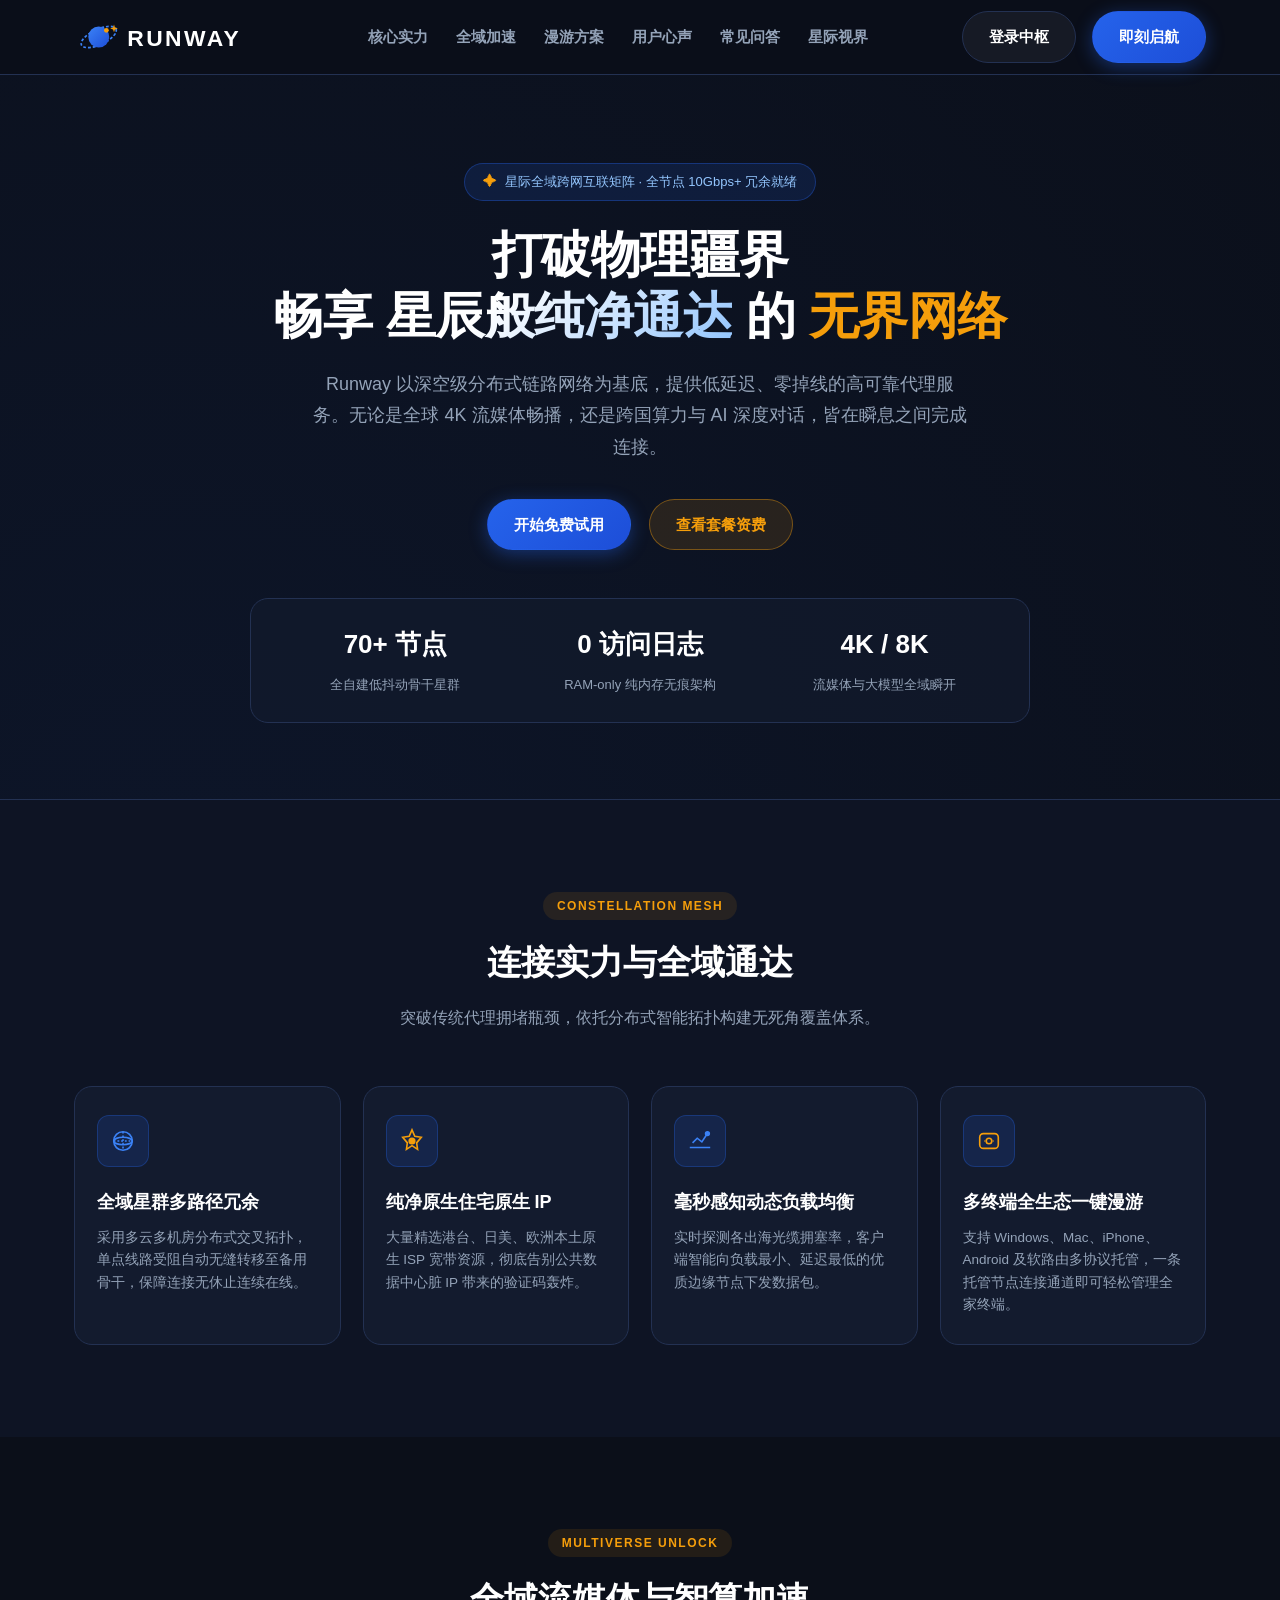
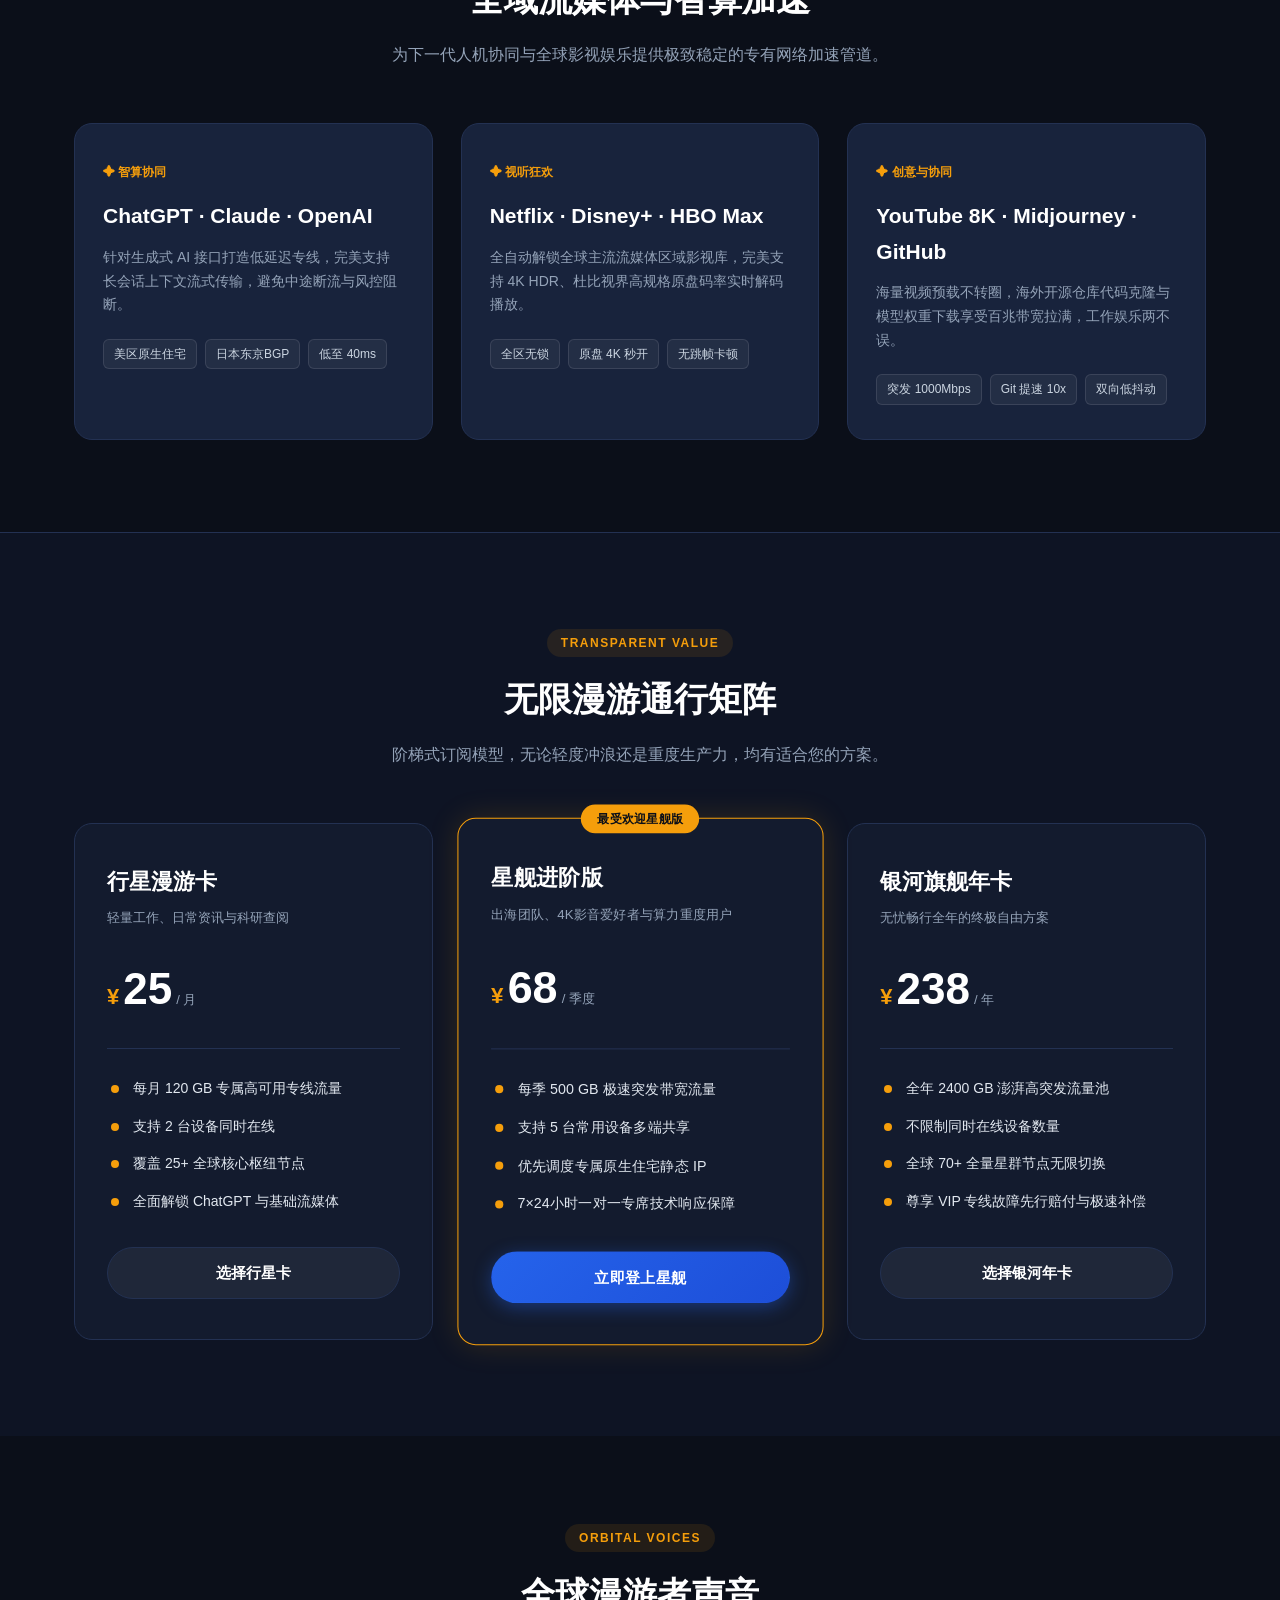
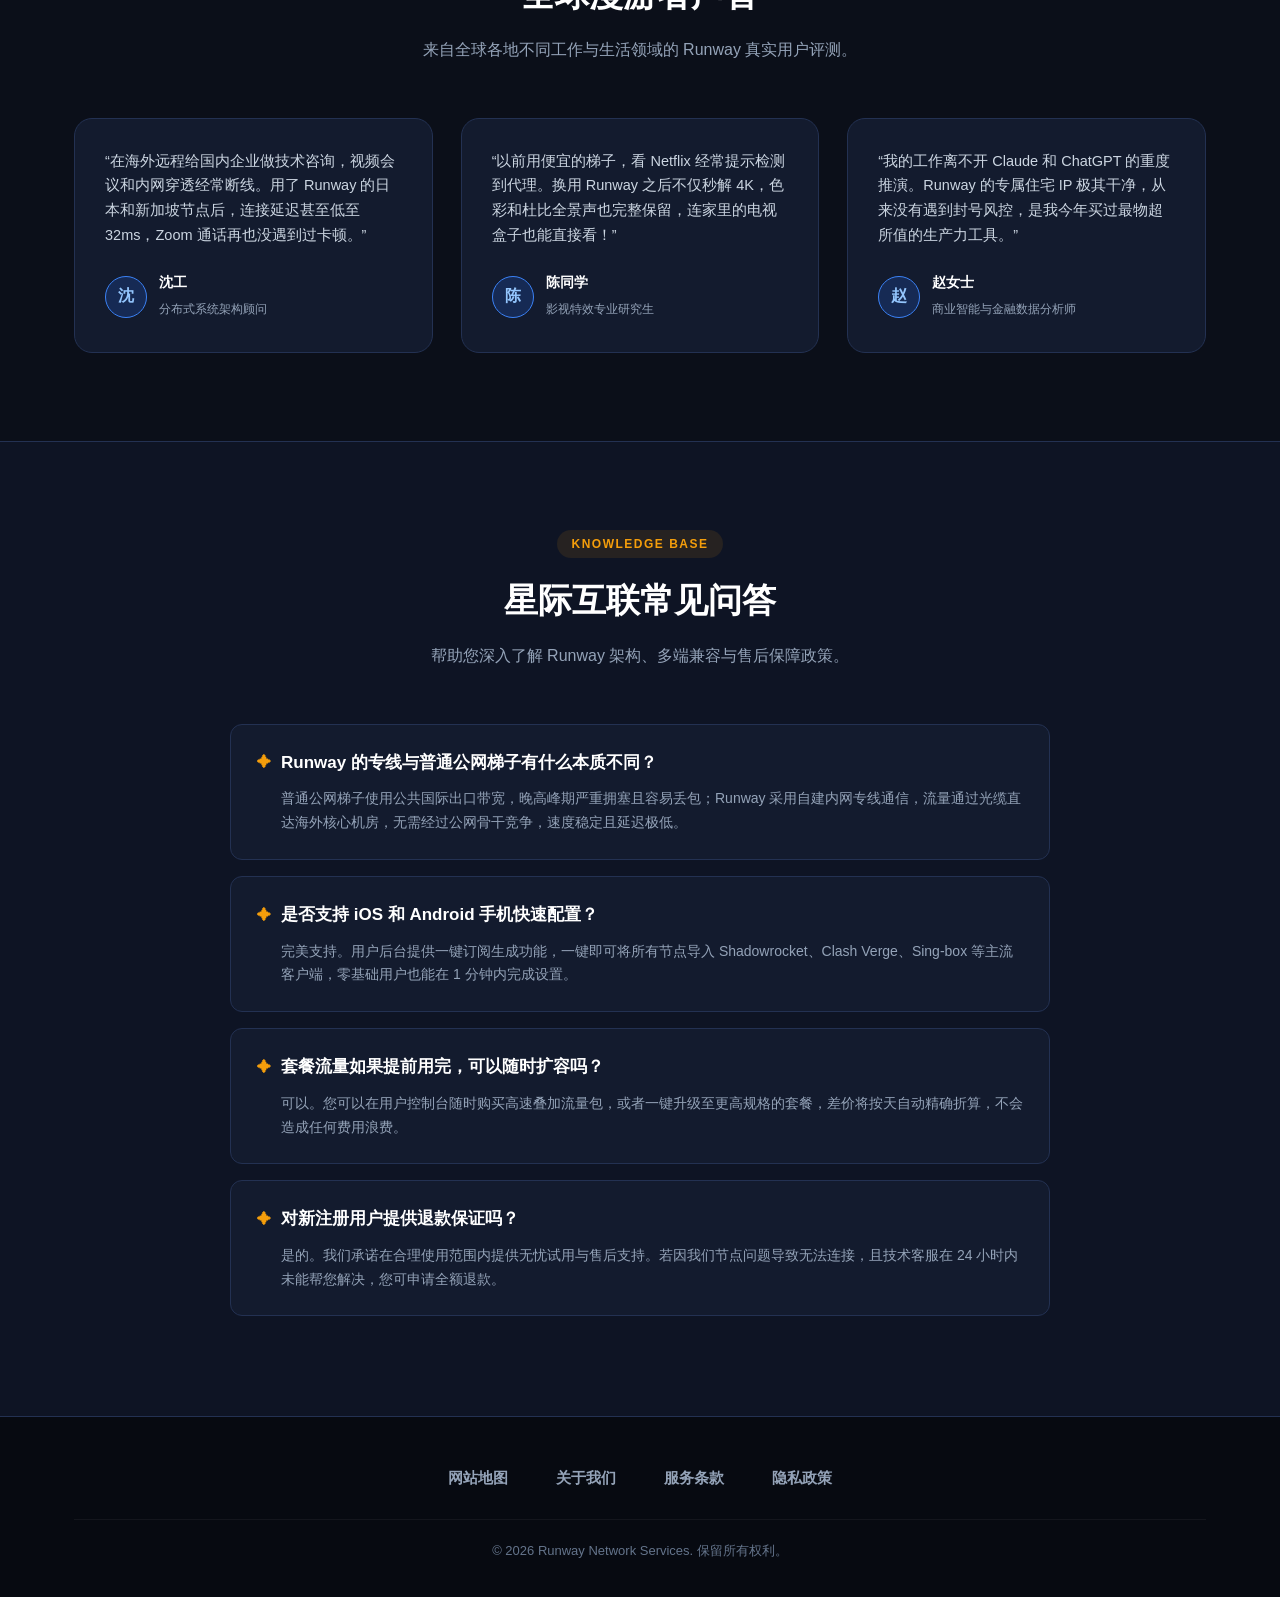
==== commit b2cba40f: "fix: remove external blog links, desensitize subscription terms, and align official landing page sty" ====
--- a/index.html
+++ b/index.html
@@ -163,8 +163,8 @@
           <a href="https://ww012.twilightaff.com/#/?code=A56DH1Af" target="_blank" rel="nofollow" class="cosmic-btn btn-starlight">
             开始免费试用
           </a>
-          <a href="https://tizilab.net/paihang/" target="_blank" class="cosmic-btn btn-dofollow-recommend">
-            2026最新梯子推荐
+          <a href="#plans" target="_blank" class="cosmic-btn btn-dofollow-recommend">
+            查看套餐资费
           </a>
         </div>
 
@@ -243,7 +243,7 @@
               </svg>
             </div>
             <h3 class="pod-title">多终端全生态一键漫游</h3>
-            <p class="pod-desc">支持 Windows、Mac、iPhone、Android 及软路由多协议托管，一条托管订阅链接即可轻松管理全家终端。</p>
+            <p class="pod-desc">支持 Windows、Mac、iPhone、Android 及软路由多协议托管，一条托管节点连接通道即可轻松管理全家终端。</p>
           </div>
         </div>
       </div>
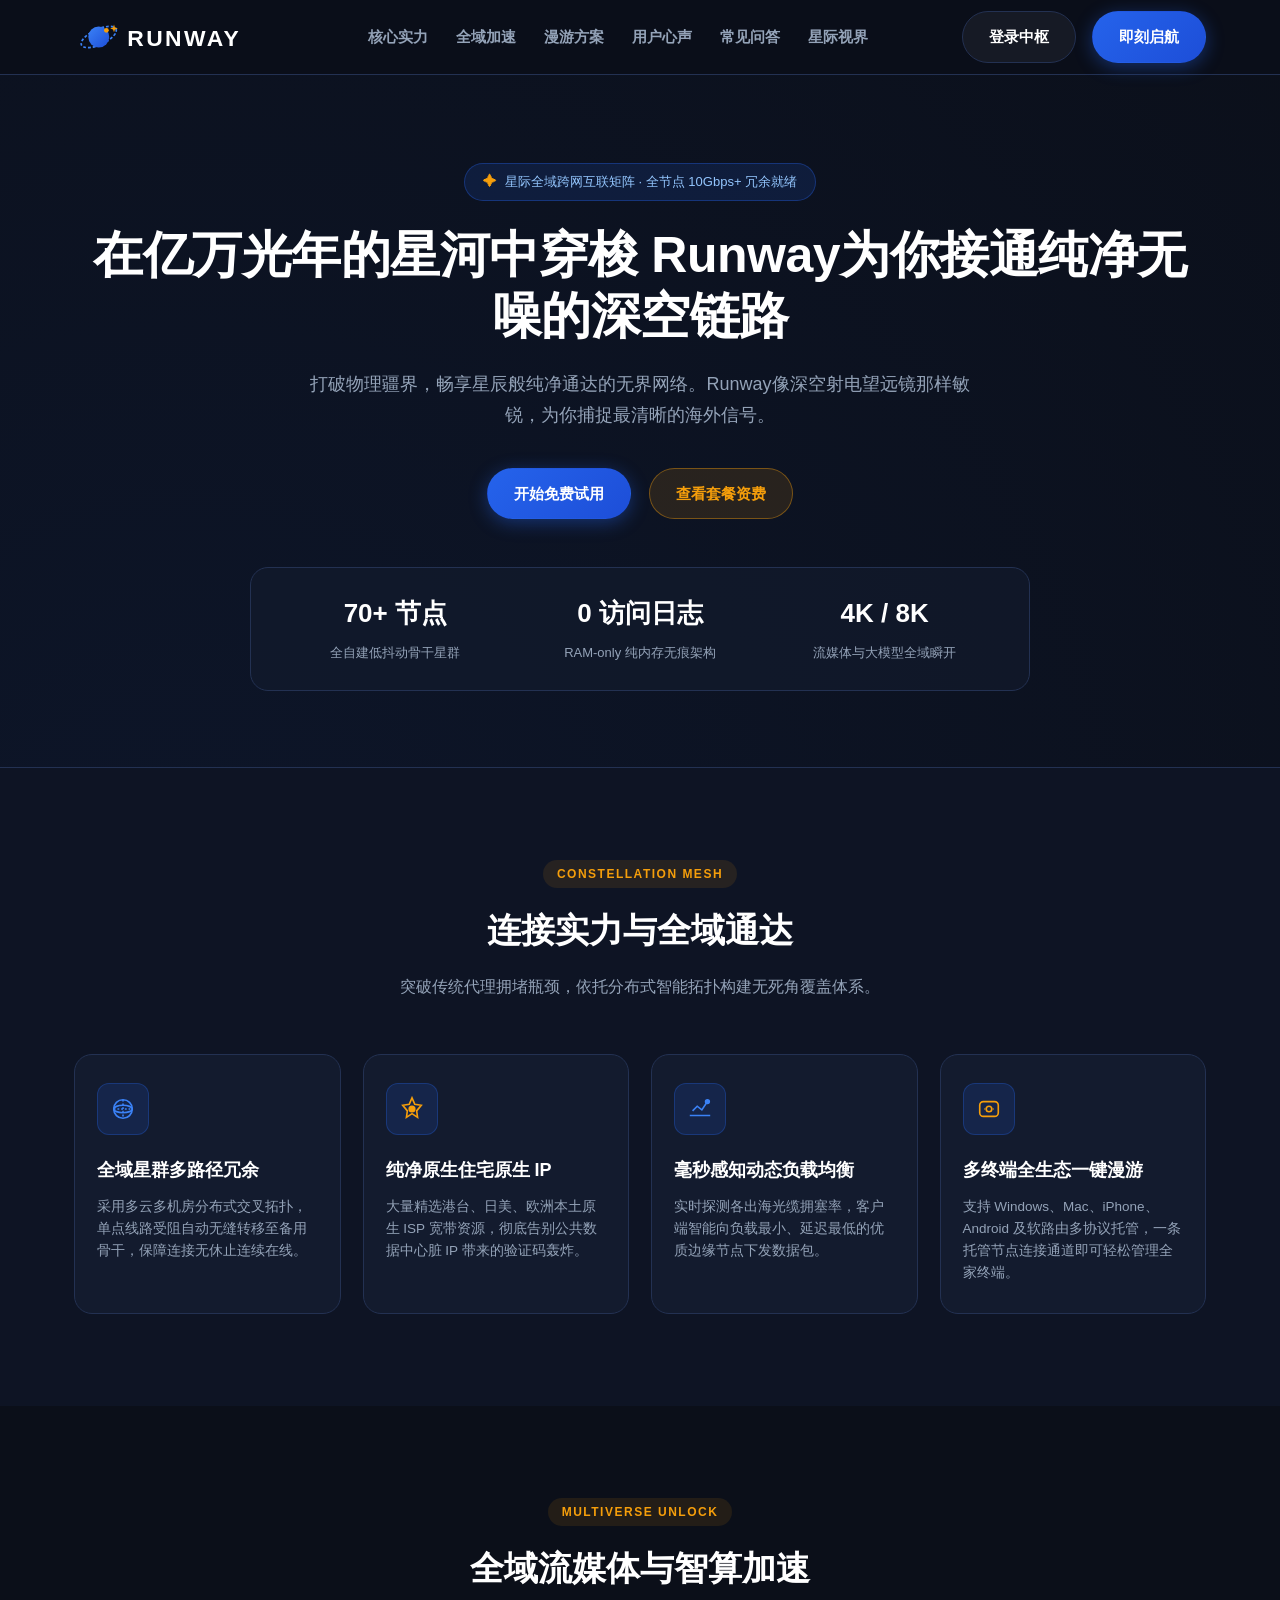
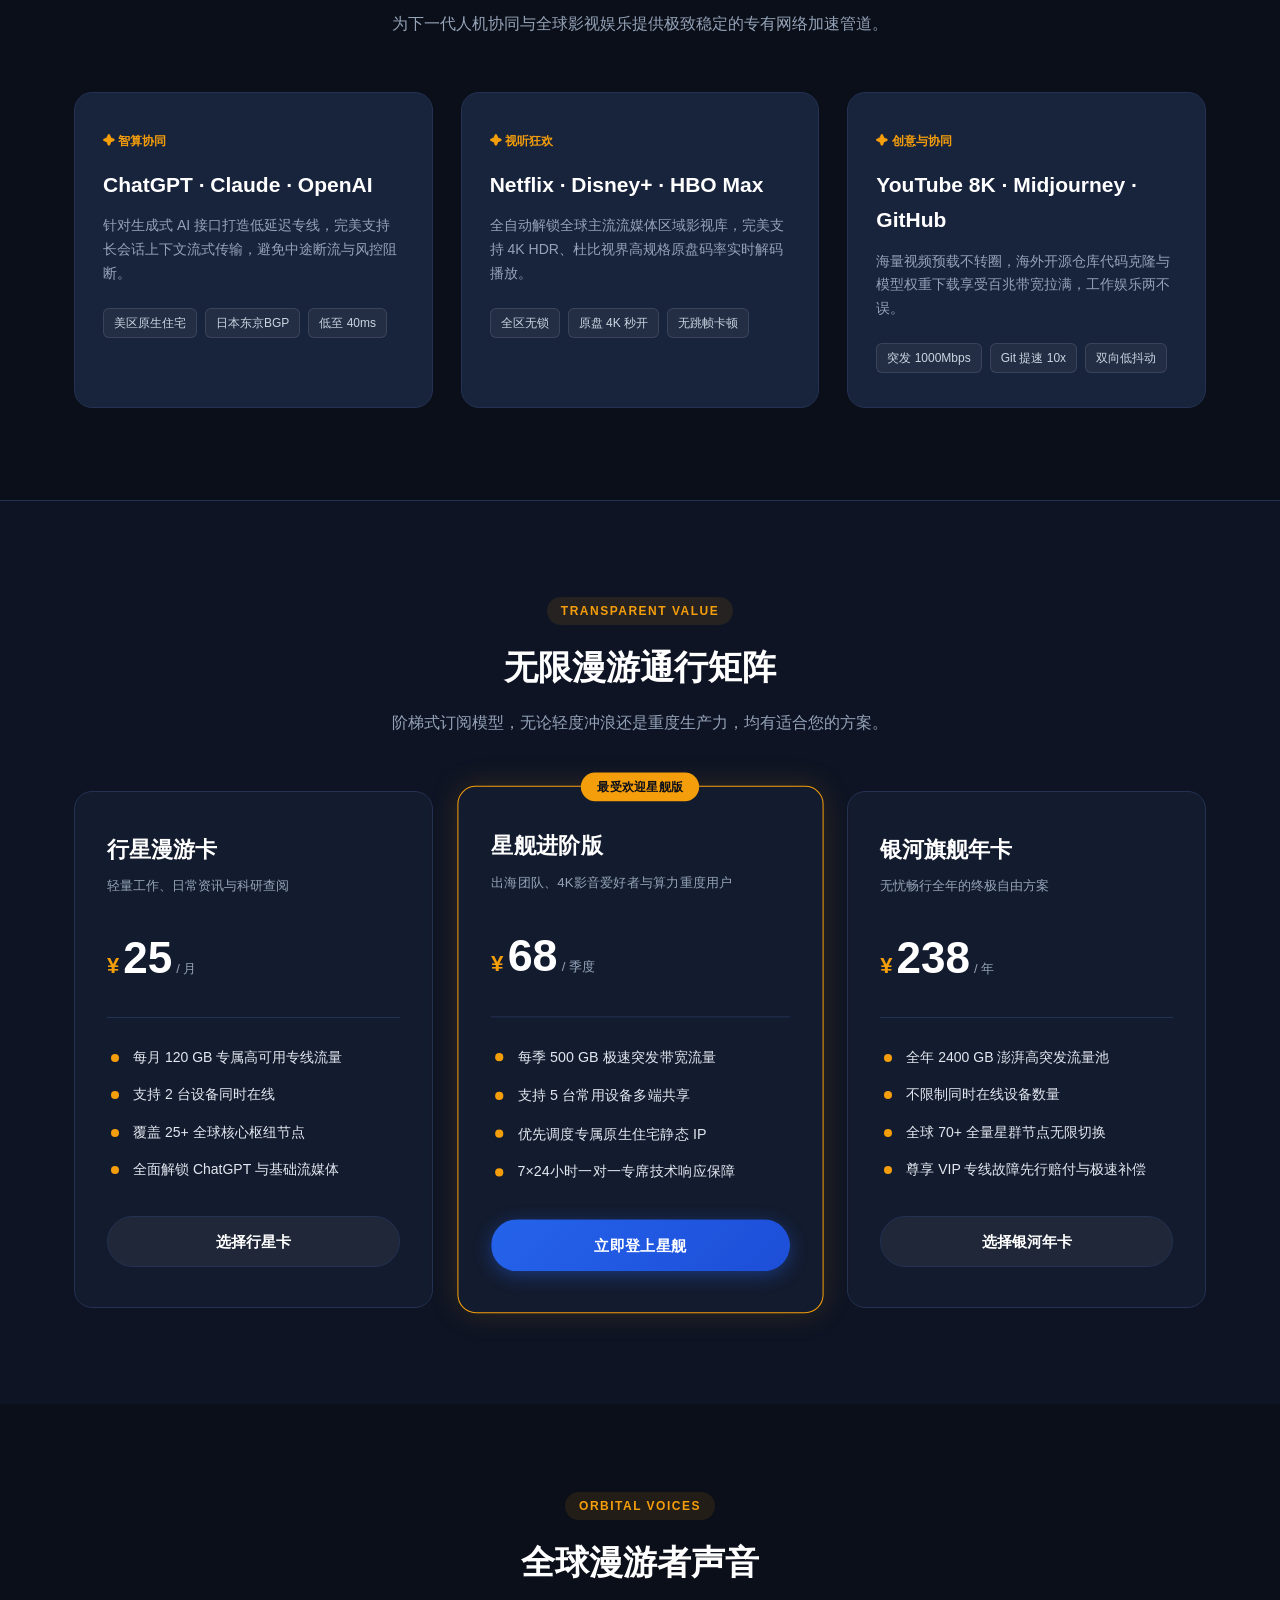
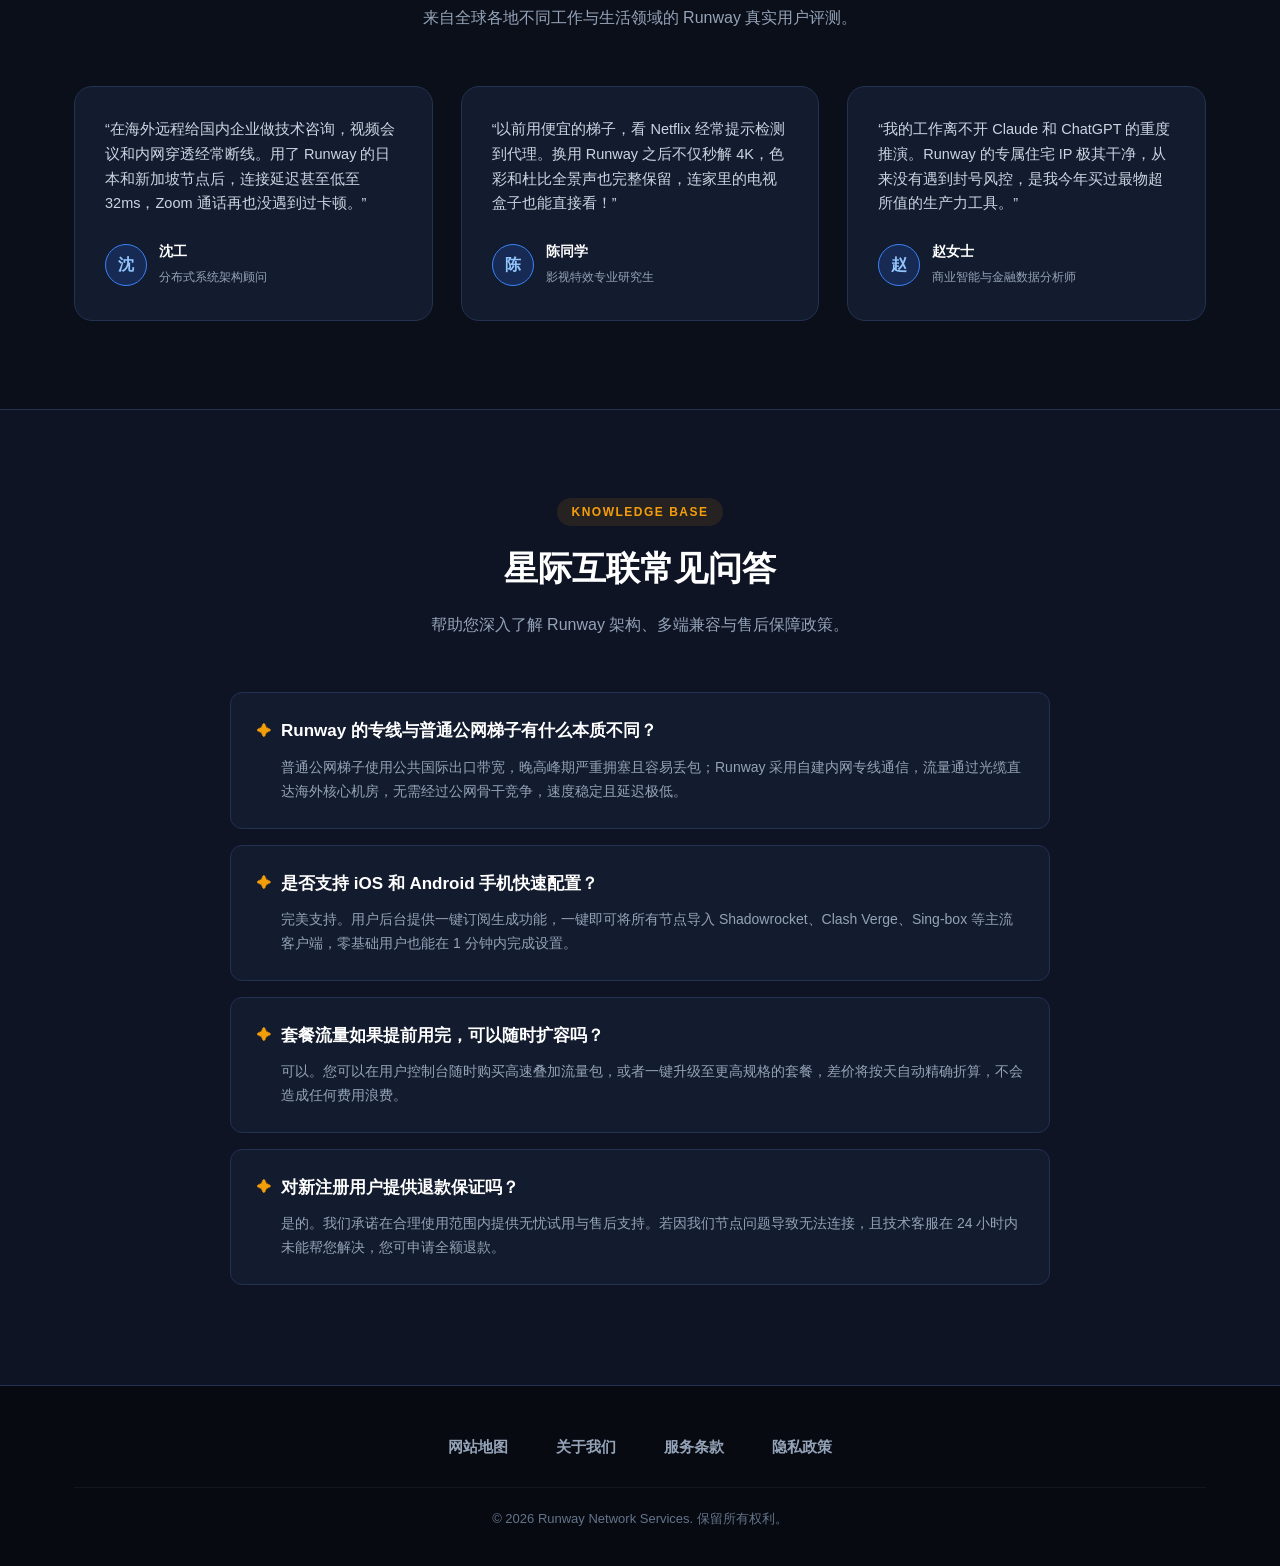
==== commit 784380a8: "revert: restore original layout and structure prior to pricing changes while keeping bespoke hero in" ====
--- a/index.html
+++ b/index.html
@@ -150,13 +150,8 @@
           <span class="starlight-sparkle">✦</span>
           星际全域跨网互联矩阵 · 全节点 10Gbps+ 冗余就绪
         </div>
-        <h1 class="hero-cosmic-title">
-          打破物理疆界<br>
-          畅享 <span class="gradient-text">星辰般纯净通达</span> 的 <span class="gold-accent">无界网络</span>
-        </h1>
-        <p class="hero-cosmic-desc">
-          Runway 以深空级分布式链路网络为基底，提供低延迟、零掉线的高可靠代理服务。无论是全球 4K 流媒体畅播，还是跨国算力与 AI 深度对话，皆在瞬息之间完成连接。
-        </p>
+        <h1 class="hero-cosmic-title">在亿万光年的星河中穿梭 <span>Runway为你接通纯净无噪的深空链路</span></h1>
+        <p class="hero-cosmic-desc">打破物理疆界，畅享星辰般纯净通达的无界网络。Runway像深空射电望远镜那样敏锐，为你捕捉最清晰的海外信号。</p>
 
         <!-- 核心行动双按钮：SEO 规范严格执行 -->
         <div class="hero-buttons-row">
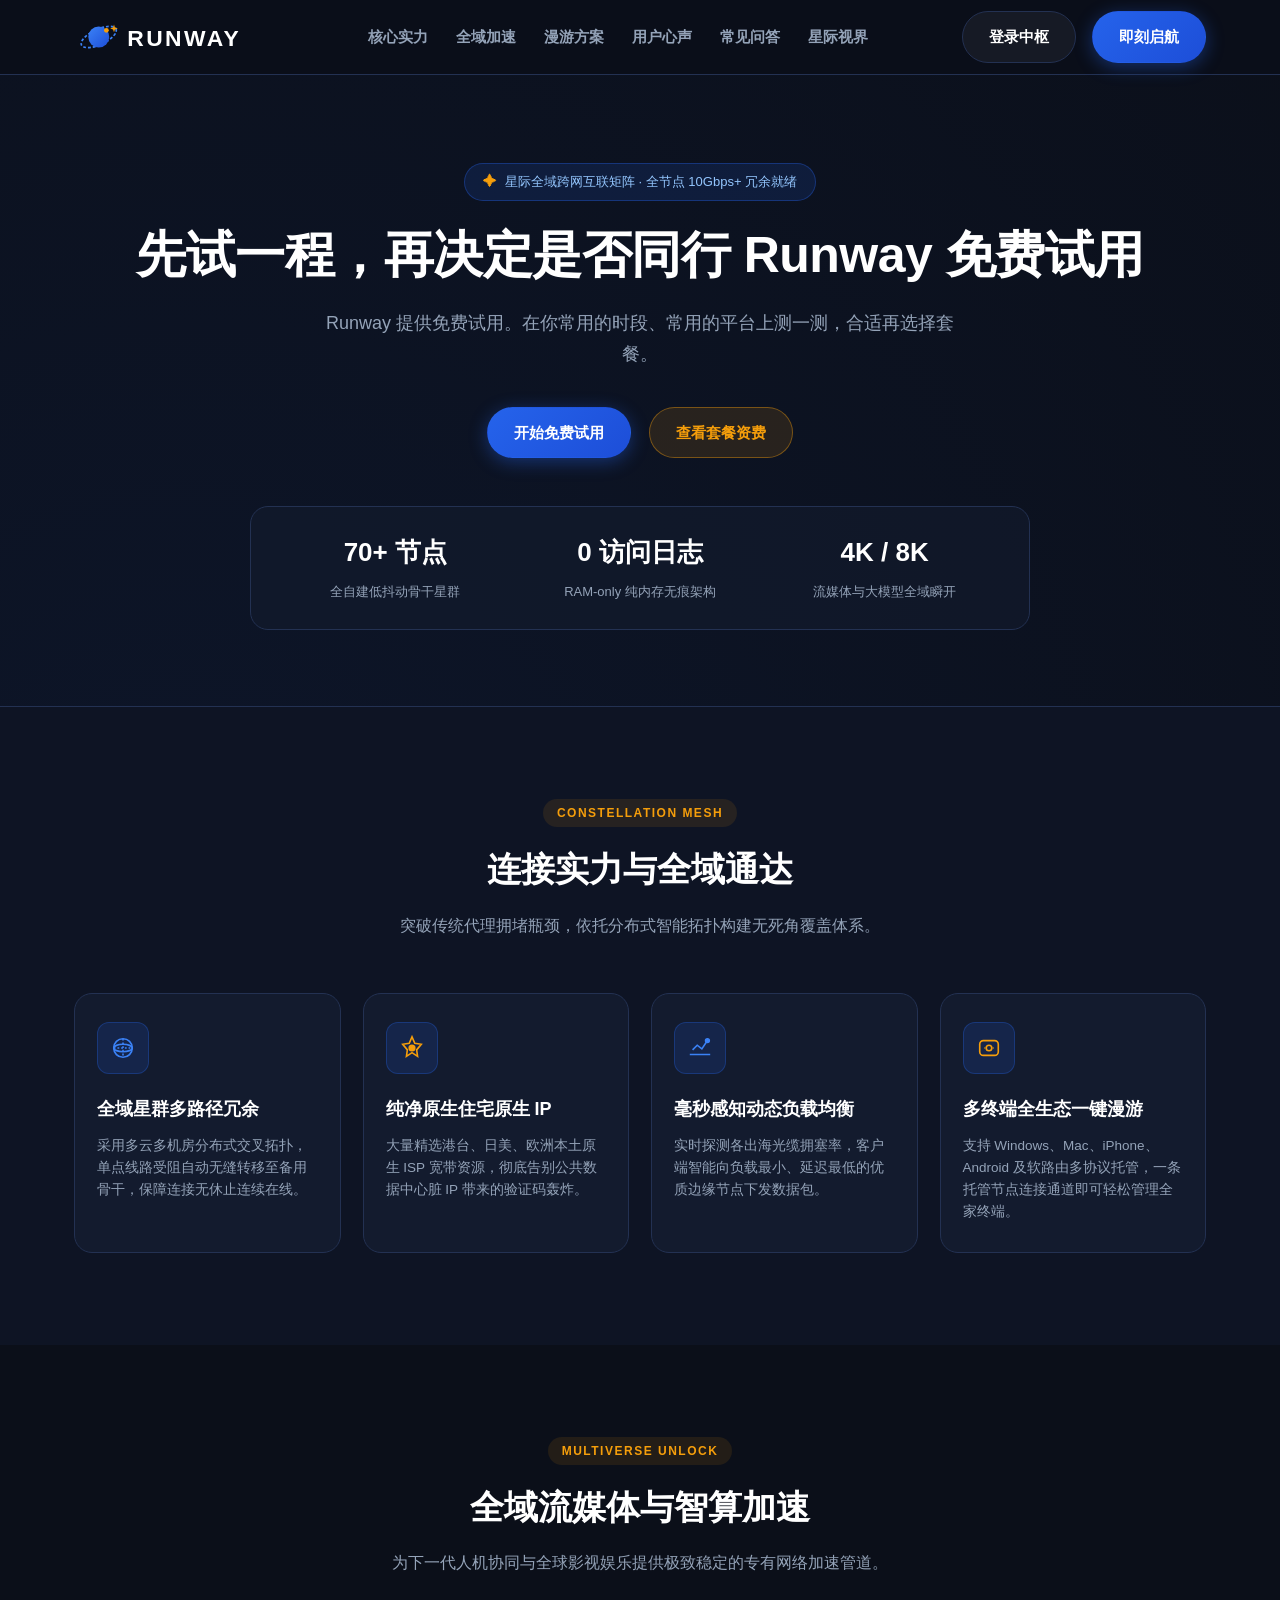
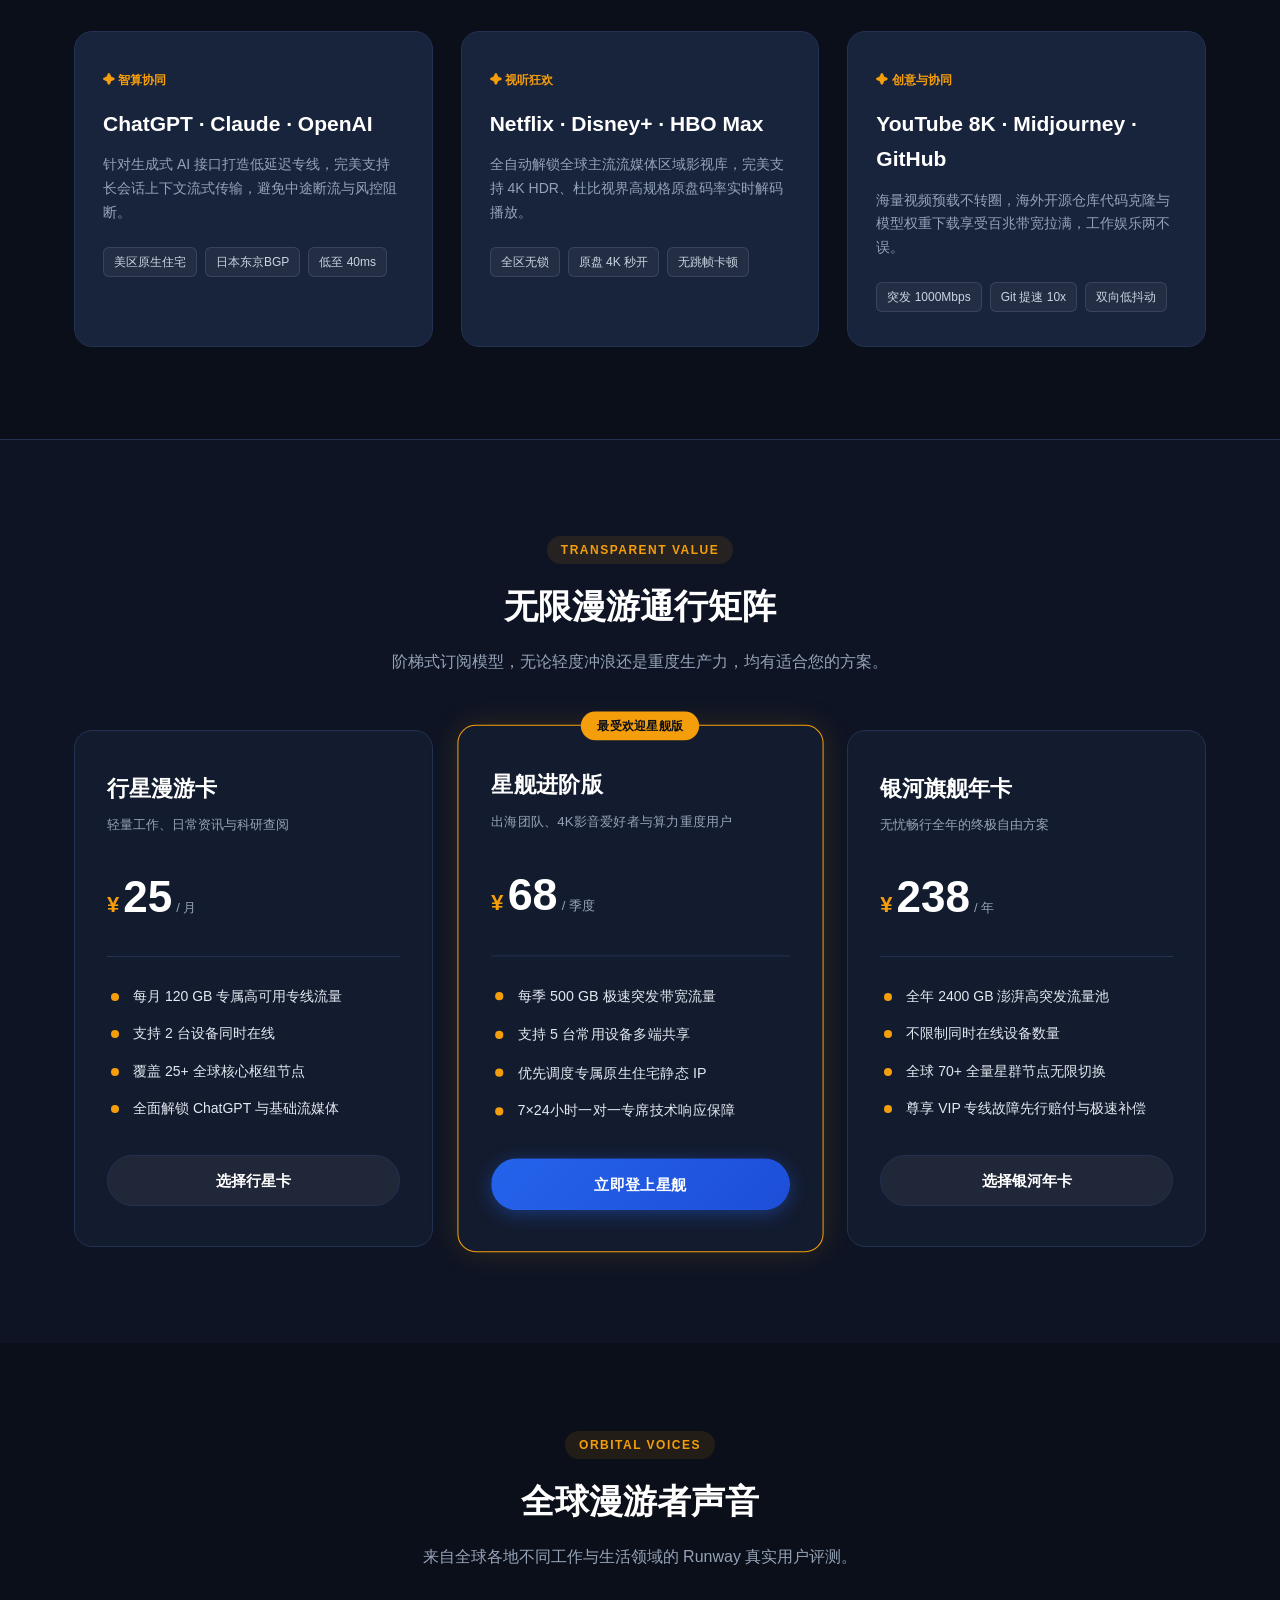
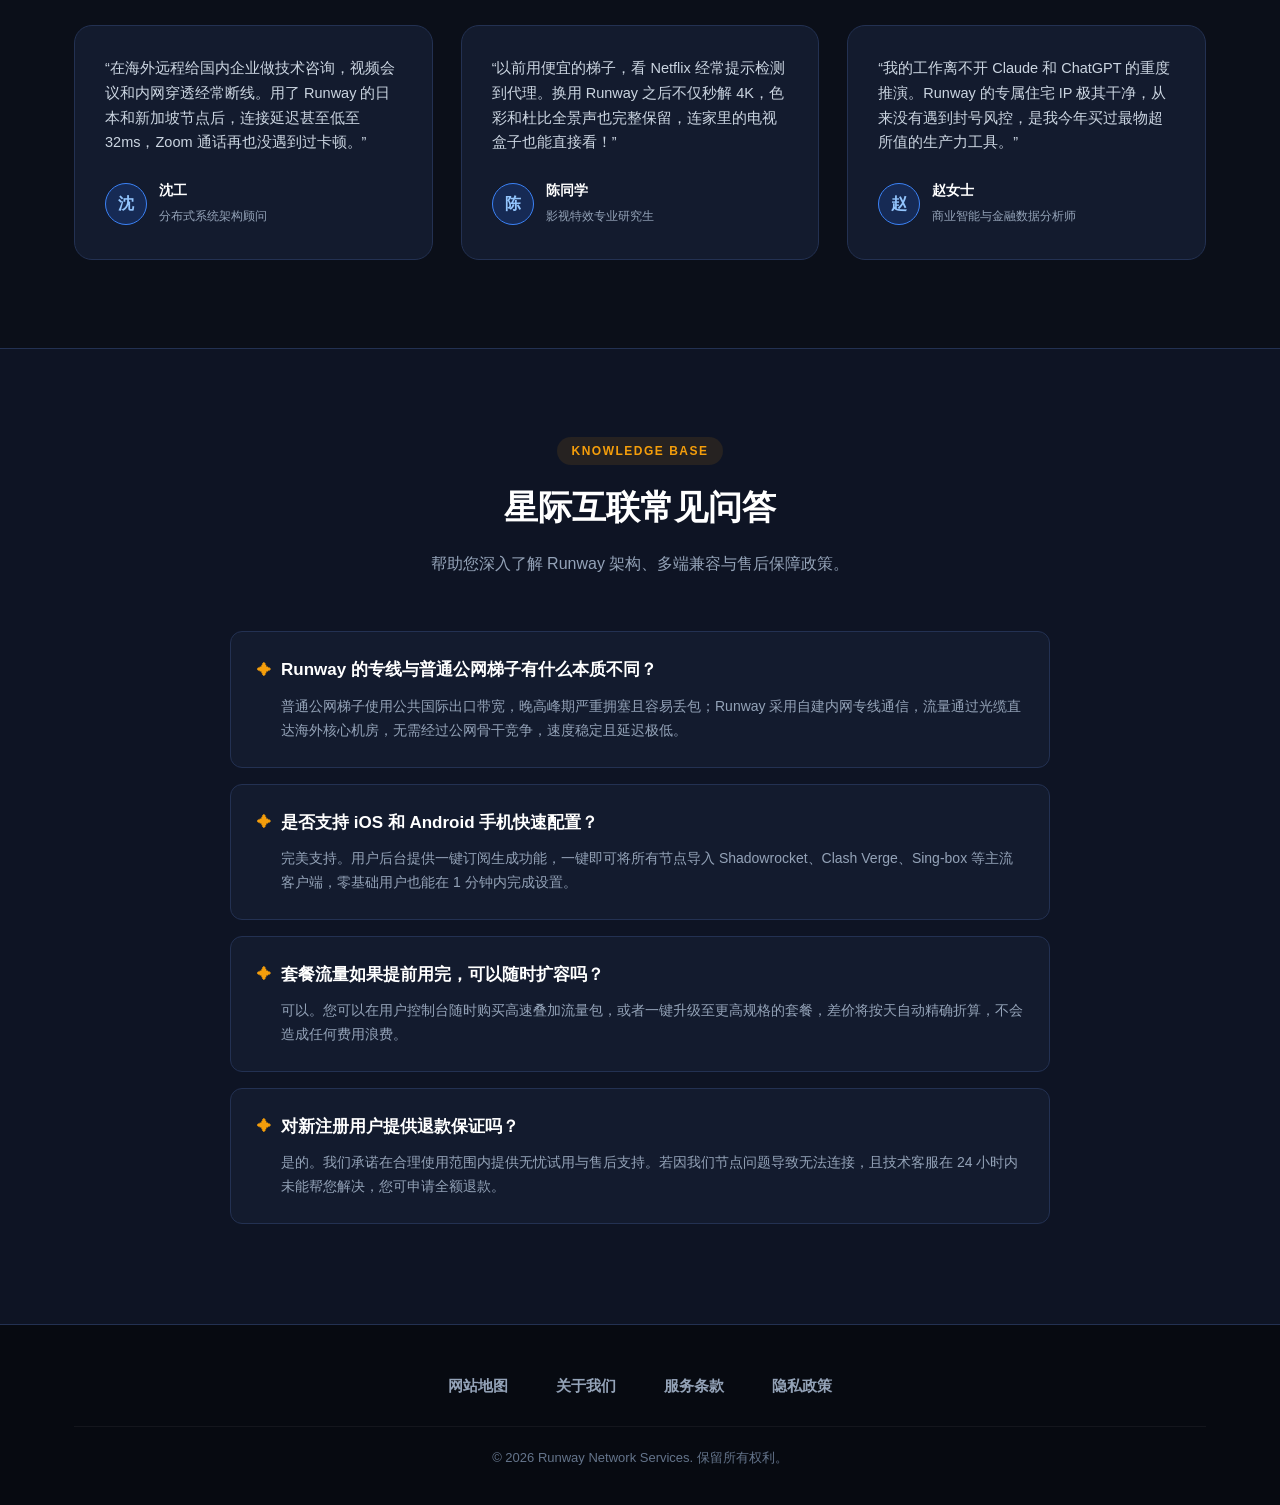
==== commit 77f1bd57: "Update blog hyperlinks to dajichang.mom" ====
--- a/index.html
+++ b/index.html
@@ -3,23 +3,23 @@
 <head>
   <meta charset="UTF-8">
   <meta name="viewport" content="width=device-width, initial-scale=1.0">
-  <title>Runway 节点加速 - 2026全场景原生IP机场推荐·全球流媒体与AI极速秒开</title>
-  <meta name="description" content="Runway 打造星际级高可靠网络加速网络，甄选全球高纯度原生住宅 IP 节点，完美支持 Netflix 4K、Disney+ 与 ChatGPT 极速秒开。零活动日志守护全家隐私，2026 便捷稳定机场推荐，多端一键导入，开启全域畅游！">
-  <meta name="keywords" content="Runway, 机场推荐, 网络加速, 极速秒开, 原生IP节点, 流媒体解锁, 多设备梯子, 跨境加速服务">
+  <title>Runway 节点加速 - 免费试用、多地区节点与日常使用指南</title>
+  <meta name="description" content="Runway 提供多地区节点与免费试用，适合流媒体、开发和日常上网。站内有使用流程、Git 加速、DNS 排查、QUIC 常识和隐私宣传解读，先试再买更安心。">
+  <meta name="keywords" content="Runway, Runway机场, 机场推荐, 免费试用, Git加速, DNS缓存, QUIC, 海底光缆">
   <link rel="canonical" href="https://runwayvpn.mom/">
   
   <!-- Open Graph / 社交分享元数据 -->
   <meta property="og:type" content="website">
   <meta property="og:site_name" content="Runway">
-  <meta property="og:title" content="Runway 节点加速 - 2026全场景原生IP机场推荐·全球流媒体与AI极速秒开">
-  <meta property="og:description" content="Runway 打造星际级高可靠网络加速网络，甄选全球高纯度原生住宅 IP 节点，完美支持 Netflix 4K、Disney+ 与 ChatGPT 极速秒开。零活动日志守护全家隐私，2026 便捷稳定机场推荐。">
+  <meta property="og:title" content="Runway 节点加速 - 免费试用、多地区节点与日常使用指南">
+  <meta property="og:description" content="Runway 提供多地区节点与免费试用，适合流媒体、开发和日常上网。站内有使用流程、Git 加速、DNS 排查、QUIC 常识和隐私宣传解读，先试再买更安心。">
   <meta property="og:url" content="https://runwayvpn.mom/">
   <meta property="og:image" content="https://runwayvpn.mom/og-preview.jpg">
   
   <!-- Twitter Card -->
   <meta name="twitter:card" content="summary_large_image">
-  <meta name="twitter:title" content="Runway 节点加速 - 2026全场景原生IP机场推荐·全球流媒体与AI极速秒开">
-  <meta name="twitter:description" content="Runway 打造星际级高可靠网络加速网络，甄选全球高纯度原生住宅 IP 节点，完美支持 Netflix 4K、Disney+ 与 ChatGPT 极速秒开。零活动日志守护全家隐私，2026 便捷稳定机场推荐。">
+  <meta name="twitter:title" content="Runway 节点加速 - 免费试用、多地区节点与日常使用指南">
+  <meta name="twitter:description" content="Runway 提供多地区节点与免费试用，适合流媒体、开发和日常上网。站内有使用流程、Git 加速、DNS 排查、QUIC 常识和隐私宣传解读，先试再买更安心。">
   <meta name="twitter:image" content="https://runwayvpn.mom/og-preview.jpg">
 
   <!-- JSON-LD 结构化数据 (Schema.org Product & AggregateOffer) -->
@@ -150,8 +150,8 @@
           <span class="starlight-sparkle">✦</span>
           星际全域跨网互联矩阵 · 全节点 10Gbps+ 冗余就绪
         </div>
-        <h1 class="hero-cosmic-title">在亿万光年的星河中穿梭 <span>Runway为你接通纯净无噪的深空链路</span></h1>
-        <p class="hero-cosmic-desc">打破物理疆界，畅享星辰般纯净通达的无界网络。Runway像深空射电望远镜那样敏锐，为你捕捉最清晰的海外信号。</p>
+        <h1 class="hero-cosmic-title">先试一程，再决定是否同行 <span>Runway 免费试用</span></h1>
+        <p class="hero-cosmic-desc">Runway 提供免费试用。在你常用的时段、常用的平台上测一测，合适再选择套餐。</p>
 
         <!-- 核心行动双按钮：SEO 规范严格执行 -->
         <div class="hero-buttons-row">
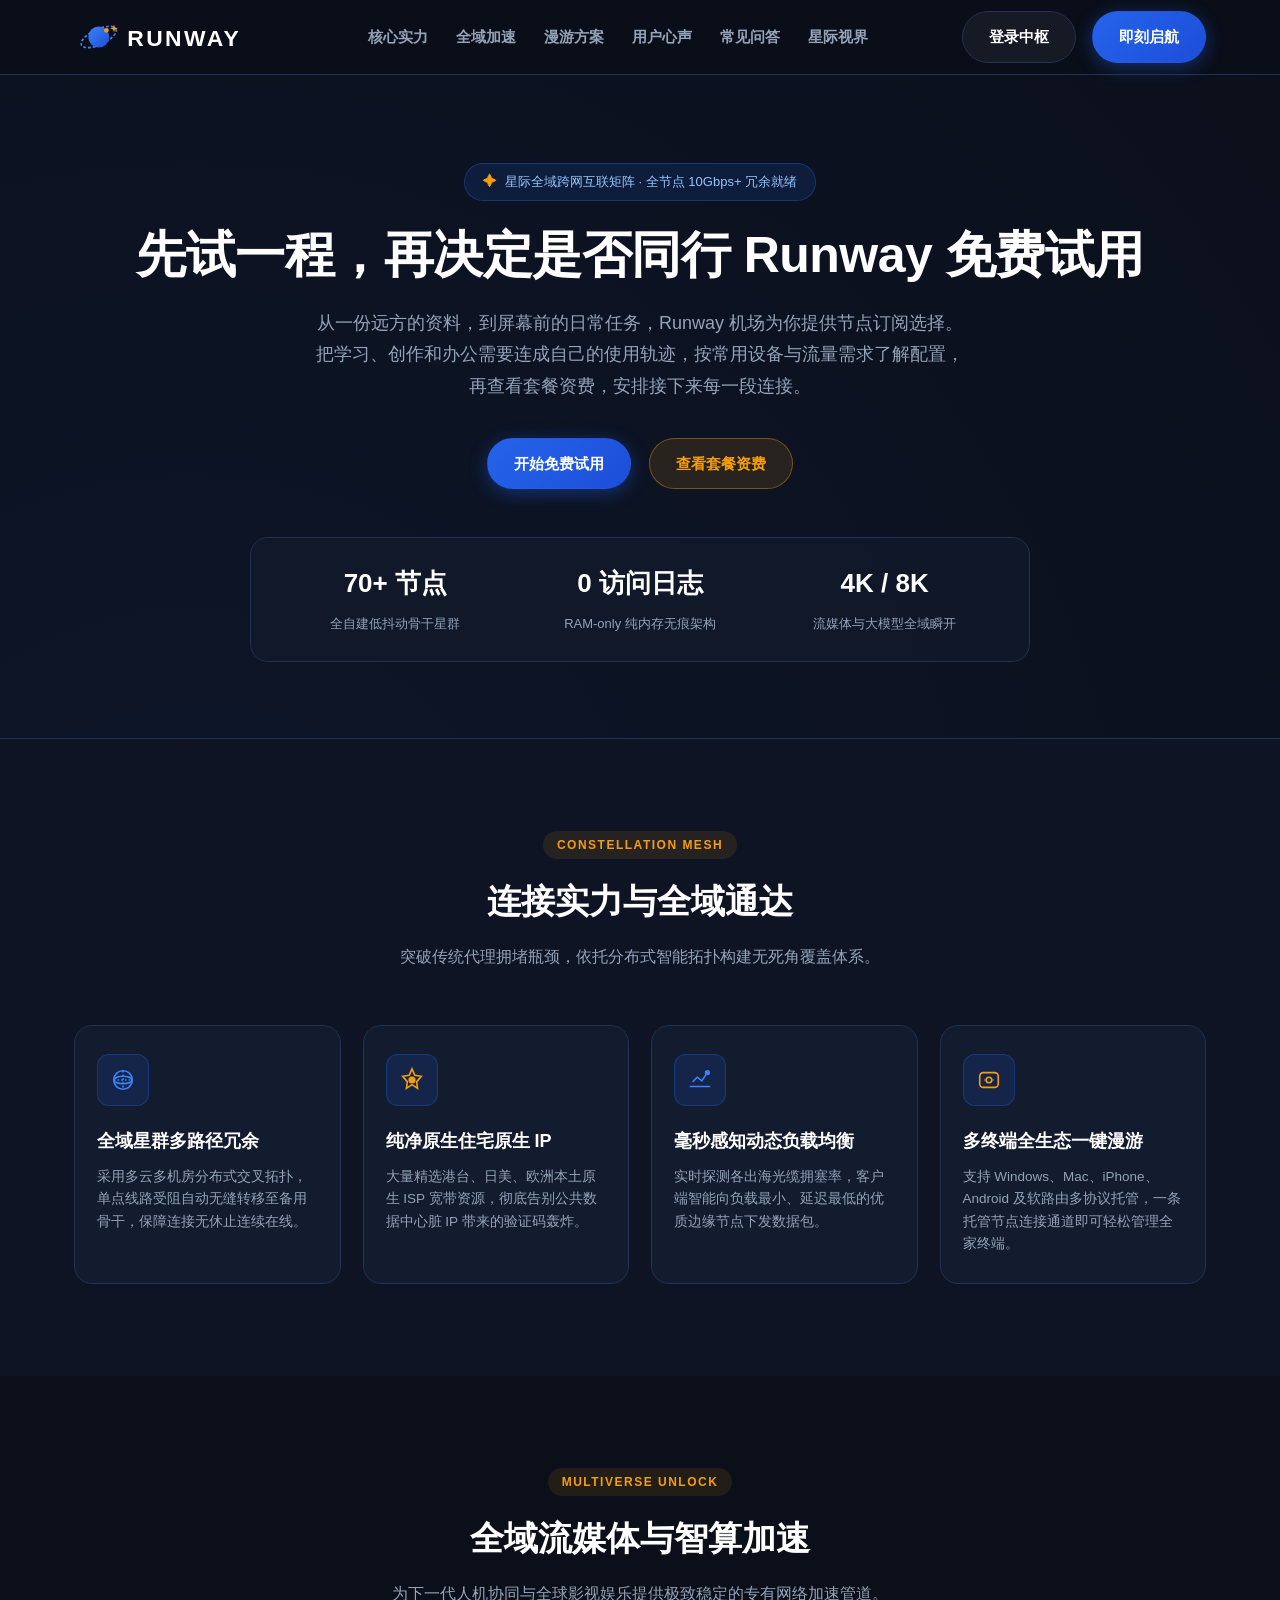
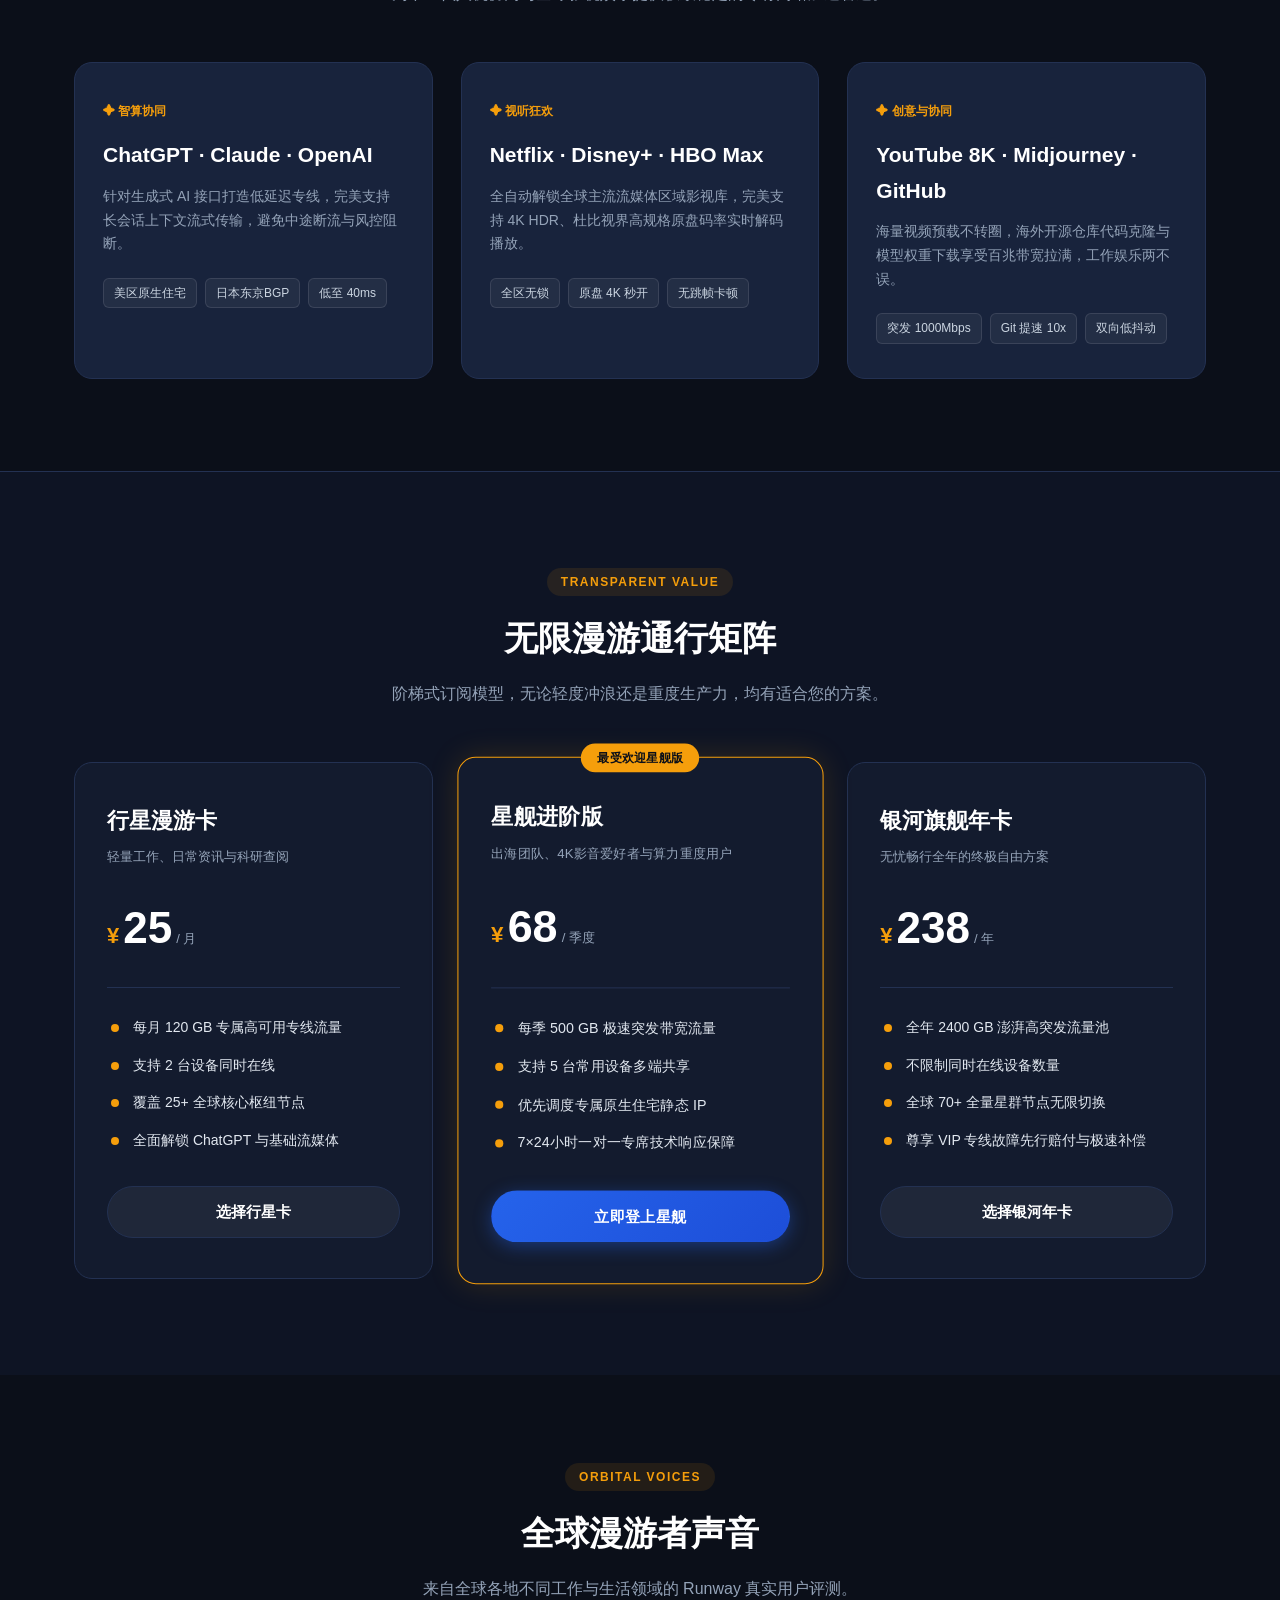
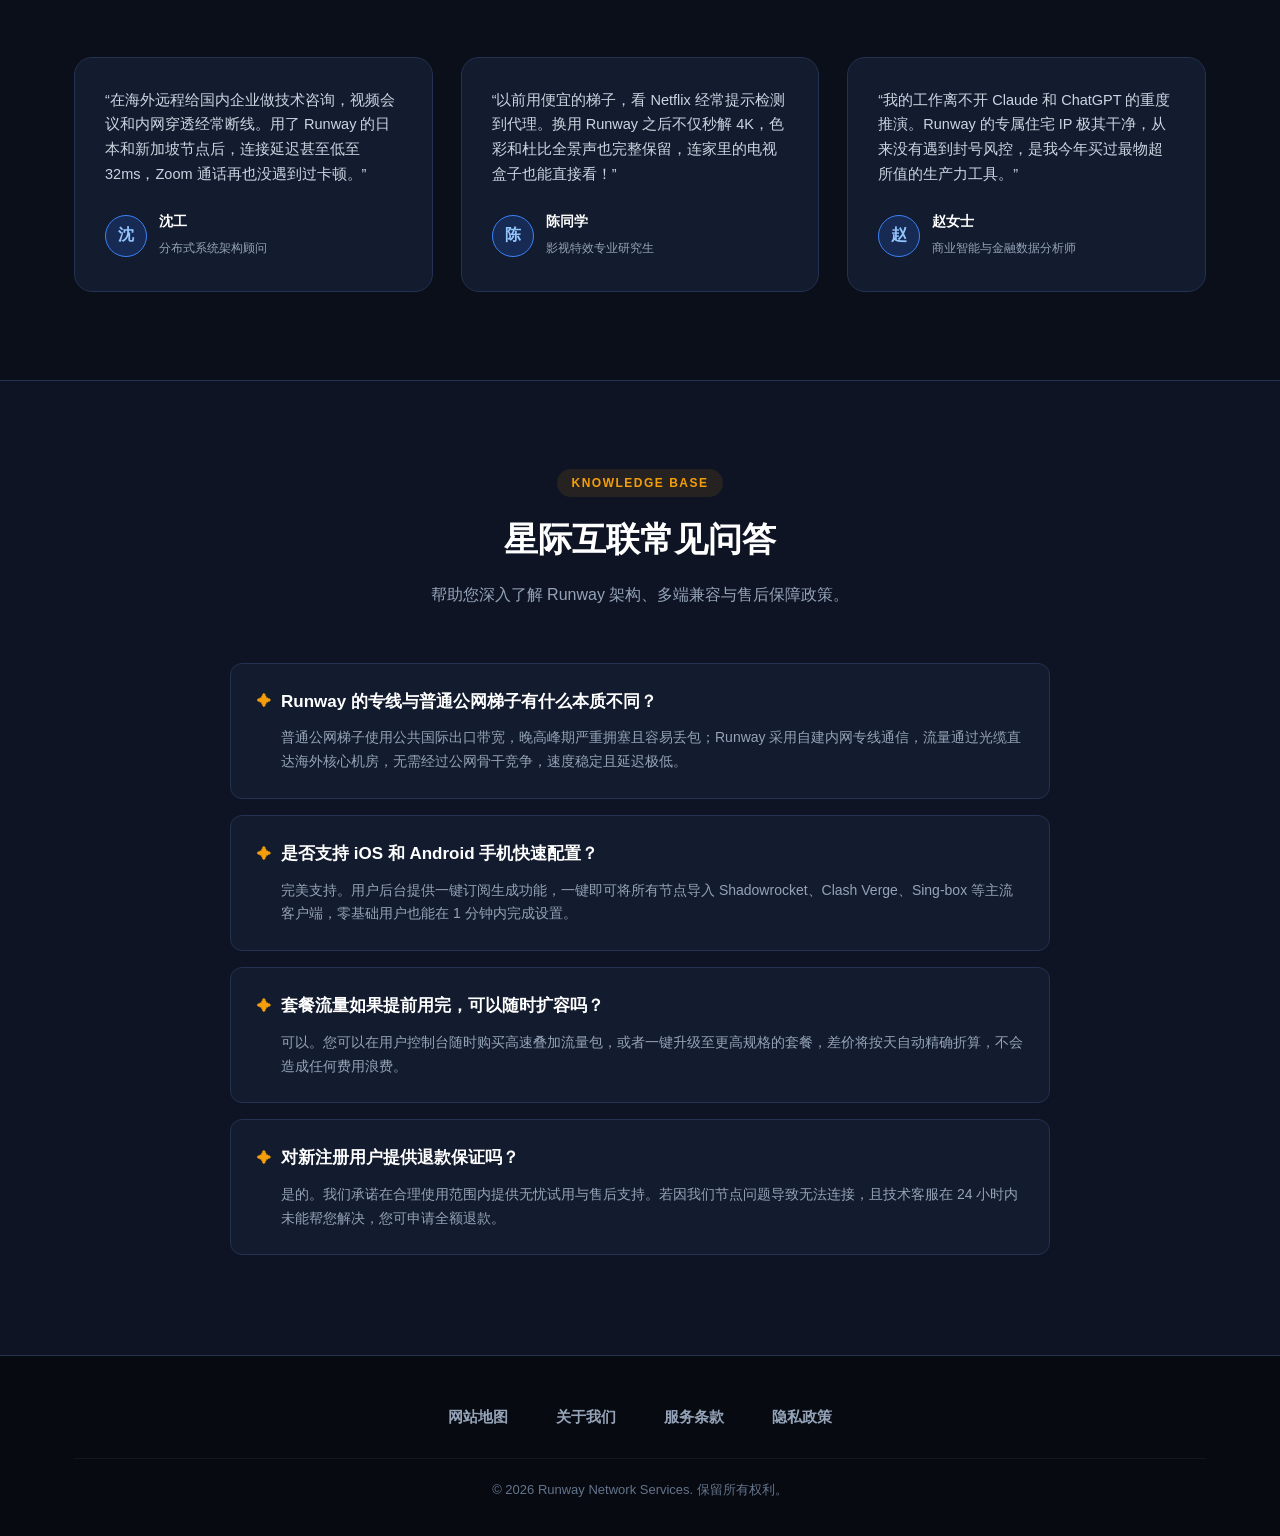
==== commit a76fc65e: "Restore detailed guides and clarify airport homepage introductions" ====
--- a/index.html
+++ b/index.html
@@ -1,29 +1,27 @@
 <!DOCTYPE html>
+
 <html lang="zh-CN">
 <head>
-  <meta charset="UTF-8">
-  <meta name="viewport" content="width=device-width, initial-scale=1.0">
-  <title>Runway 节点加速 - 免费试用、多地区节点与日常使用指南</title>
-  <meta name="description" content="Runway 提供多地区节点与免费试用，适合流媒体、开发和日常上网。站内有使用流程、Git 加速、DNS 排查、QUIC 常识和隐私宣传解读，先试再买更安心。">
-  <meta name="keywords" content="Runway, Runway机场, 机场推荐, 免费试用, Git加速, DNS缓存, QUIC, 海底光缆">
-  <link rel="canonical" href="https://runwayvpn.mom/">
-  
-  <!-- Open Graph / 社交分享元数据 -->
-  <meta property="og:type" content="website">
-  <meta property="og:site_name" content="Runway">
-  <meta property="og:title" content="Runway 节点加速 - 免费试用、多地区节点与日常使用指南">
-  <meta property="og:description" content="Runway 提供多地区节点与免费试用，适合流媒体、开发和日常上网。站内有使用流程、Git 加速、DNS 排查、QUIC 常识和隐私宣传解读，先试再买更安心。">
-  <meta property="og:url" content="https://runwayvpn.mom/">
-  <meta property="og:image" content="https://runwayvpn.mom/og-preview.jpg">
-  
-  <!-- Twitter Card -->
-  <meta name="twitter:card" content="summary_large_image">
-  <meta name="twitter:title" content="Runway 节点加速 - 免费试用、多地区节点与日常使用指南">
-  <meta name="twitter:description" content="Runway 提供多地区节点与免费试用，适合流媒体、开发和日常上网。站内有使用流程、Git 加速、DNS 排查、QUIC 常识和隐私宣传解读，先试再买更安心。">
-  <meta name="twitter:image" content="https://runwayvpn.mom/og-preview.jpg">
-
-  <!-- JSON-LD 结构化数据 (Schema.org Product & AggregateOffer) -->
-  <script type="application/ld+json">
+<meta charset="utf-8"/>
+<meta content="width=device-width, initial-scale=1.0" name="viewport"/>
+<title>Runway 节点加速 - 免费试用、多地区节点与日常使用指南</title>
+<meta content="从一份远方的资料，到屏幕前的日常任务，Runway 机场为你提供节点订阅选择。把学习、创作和办公需要连成自己的使用轨迹，按常用设备与流量需求了解配置，再查看套餐资费，安排接下来每一段连接。" name="description"/>
+<meta content="Runway, Runway机场, 机场推荐, 免费试用, Git加速, DNS缓存, QUIC, 海底光缆" name="keywords"/>
+<link href="https://runwayvpn.mom/" rel="canonical"/>
+<!-- Open Graph / 社交分享元数据 -->
+<meta content="website" property="og:type"/>
+<meta content="Runway" property="og:site_name"/>
+<meta content="Runway 节点加速 - 免费试用、多地区节点与日常使用指南" property="og:title"/>
+<meta content="从一份远方的资料，到屏幕前的日常任务，Runway 机场为你提供节点订阅选择。把学习、创作和办公需要连成自己的使用轨迹，按常用设备与流量需求了解配置，再查看套餐资费，安排接下来每一段连接。" property="og:description"/>
+<meta content="https://runwayvpn.mom/" property="og:url"/>
+<meta content="https://runwayvpn.mom/og-preview.jpg" property="og:image"/>
+<!-- Twitter Card -->
+<meta content="summary_large_image" name="twitter:card"/>
+<meta content="Runway 节点加速 - 免费试用、多地区节点与日常使用指南" name="twitter:title"/>
+<meta content="从一份远方的资料，到屏幕前的日常任务，Runway 机场为你提供节点订阅选择。把学习、创作和办公需要连成自己的使用轨迹，按常用设备与流量需求了解配置，再查看套餐资费，安排接下来每一段连接。" name="twitter:description"/>
+<meta content="https://runwayvpn.mom/og-preview.jpg" name="twitter:image"/>
+<!-- JSON-LD 结构化数据 (Schema.org Product & AggregateOffer) -->
+<script type="application/ld+json">
   {
     "@context": "https://schema.org",
     "@type": "Product",
@@ -74,455 +72,422 @@
     }
   }
   </script>
-
-  <link rel="stylesheet" href="style.css">
+<link href="style.css" rel="stylesheet"/>
 </head>
 <body>
-
-  <!-- 顶部星轨导航栏 -->
-  <header class="orbital-header">
-    <div class="cosmic-wrapper orbital-bar">
-      <a href="index.html" class="orbital-logo" aria-label="Runway 首页">
-        <!-- 星辉宇宙轨道矢量一体化 LOGO -->
-        <svg viewBox="0 0 210 42" fill="none" xmlns="http://www.w3.org/2000/svg">
-          <!-- 轨道环与行星天体融合 -->
-          <ellipse cx="26" cy="21" rx="20" ry="8" stroke="#3B82F6" stroke-width="1.8" transform="rotate(-25 26 21)" stroke-dasharray="3 2"/>
-          <circle cx="26" cy="21" r="11" fill="url(#planetGlow)"/>
-          <circle cx="34" cy="14" r="2.5" fill="#F59E0B"/>
-          <!-- 四角星芒微粒 -->
-          <path d="M42 8L43 11L46 12L43 13L42 16L41 13L38 12L41 11Z" fill="#F59E0B"/>
-          <text x="56" y="30" font-family="-apple-system, BlinkMacSystemFont, 'Segoe UI', Roboto, sans-serif" font-size="24" font-weight="800" letter-spacing="2.5" fill="#FFFFFF">RUNWAY</text>
-          <defs>
-            <linearGradient id="planetGlow" x1="15" y1="10" x2="37" y2="32" gradientUnits="userSpaceOnUse">
-              <stop stop-color="#3B82F6"/>
-              <stop offset="1" stop-color="#1D4ED8"/>
-            </linearGradient>
-          </defs>
-        </svg>
-      </a>
-
-      <!-- 桌面端星轨导航菜单 -->
-      <nav class="orbital-nav" aria-label="全域导航菜单">
-        <a href="#strength">核心实力</a>
-        <a href="#orbit-media">全域加速</a>
-        <a href="#pricing">漫游方案</a>
-        <a href="#transmissions">用户心声</a>
-        <a href="#faq">常见问答</a>
-        <a href="dispatch.html">星际视界</a>
-      </nav>
-
-      <!-- 桌面端中枢行动按钮 -->
-      <div class="orbital-actions">
-        <a href="https://ww012.twilightaff.com/#/?code=A56DH1Af" target="_blank" rel="nofollow" class="cosmic-btn btn-ghost">登录中枢</a>
-        <a href="https://ww012.twilightaff.com/#/?code=A56DH1Af" target="_blank" rel="nofollow" class="cosmic-btn btn-starlight">即刻启航</a>
-      </div>
-
-      <!-- 移动端星轨菜单切换按钮 -->
-      <button class="orbital-menu-toggle" id="cosmicMenuToggle" aria-label="切换导航菜单" aria-expanded="false">
-        <span></span>
-        <span></span>
-        <span></span>
-      </button>
-    </div>
-
-    <!-- 移动端星轨导航抽屉 -->
-    <div class="orbital-mobile-panel" id="cosmicMobilePanel">
-      <ul class="orbital-mobile-links">
-        <li><a href="#strength"><span>连接实力与全域通达</span><small>✦</small></a></li>
-        <li><a href="#orbit-media"><span>全域流媒体与智算加速</span><small>✦</small></a></li>
-        <li><a href="#pricing"><span>无限漫游通行矩阵</span><small>✦</small></a></li>
-        <li><a href="#transmissions"><span>全球漫游者声音</span><small>✦</small></a></li>
-        <li><a href="#faq"><span>星际互联常见问答</span><small>✦</small></a></li>
-        <li><a href="dispatch.html"><span>星际视界前沿通讯</span><small>✦</small></a></li>
-      </ul>
-      <div class="orbital-mobile-actions">
-        <a href="https://ww012.twilightaff.com/#/?code=A56DH1Af" target="_blank" rel="nofollow" class="cosmic-btn btn-ghost">登录中枢</a>
-        <a href="https://ww012.twilightaff.com/#/?code=A56DH1Af" target="_blank" rel="nofollow" class="cosmic-btn btn-starlight">即刻启航订阅</a>
-      </div>
-    </div>
-  </header>
-
-  <main>
-    <!-- Hero 星辉宇宙首屏 -->
-    <section id="hero" class="hero-cosmic">
-      <div class="cosmic-wrapper">
-        <div class="hero-orbit-pill">
-          <span class="starlight-sparkle">✦</span>
+<!-- 顶部星轨导航栏 -->
+<header class="orbital-header">
+<div class="cosmic-wrapper orbital-bar">
+<a aria-label="Runway 首页" class="orbital-logo" href="index.html">
+<!-- 星辉宇宙轨道矢量一体化 LOGO -->
+<svg fill="none" viewbox="0 0 210 42" xmlns="http://www.w3.org/2000/svg">
+<!-- 轨道环与行星天体融合 -->
+<ellipse cx="26" cy="21" rx="20" ry="8" stroke="#3B82F6" stroke-dasharray="3 2" stroke-width="1.8" transform="rotate(-25 26 21)"></ellipse>
+<circle cx="26" cy="21" fill="url(#planetGlow)" r="11"></circle>
+<circle cx="34" cy="14" fill="#F59E0B" r="2.5"></circle>
+<!-- 四角星芒微粒 -->
+<path d="M42 8L43 11L46 12L43 13L42 16L41 13L38 12L41 11Z" fill="#F59E0B"></path>
+<text fill="#FFFFFF" font-family="-apple-system, BlinkMacSystemFont, 'Segoe UI', Roboto, sans-serif" font-size="24" font-weight="800" letter-spacing="2.5" x="56" y="30">RUNWAY</text>
+<defs>
+<lineargradient gradientunits="userSpaceOnUse" id="planetGlow" x1="15" x2="37" y1="10" y2="32">
+<stop stop-color="#3B82F6"></stop>
+<stop offset="1" stop-color="#1D4ED8"></stop>
+</lineargradient>
+</defs>
+</svg>
+</a>
+<!-- 桌面端星轨导航菜单 -->
+<nav aria-label="全域导航菜单" class="orbital-nav">
+<a href="#strength">核心实力</a>
+<a href="#orbit-media">全域加速</a>
+<a href="#pricing">漫游方案</a>
+<a href="#transmissions">用户心声</a>
+<a href="#faq">常见问答</a>
+<a href="dispatch.html">星际视界</a>
+</nav>
+<!-- 桌面端中枢行动按钮 -->
+<div class="orbital-actions">
+<a class="cosmic-btn btn-ghost" href="https://ww012.twilightaff.com/#/?code=A56DH1Af" rel="nofollow" target="_blank">登录中枢</a>
+<a class="cosmic-btn btn-starlight" href="https://ww012.twilightaff.com/#/?code=A56DH1Af" rel="nofollow" target="_blank">即刻启航</a>
+</div>
+<!-- 移动端星轨菜单切换按钮 -->
+<button aria-expanded="false" aria-label="切换导航菜单" class="orbital-menu-toggle" id="cosmicMenuToggle">
+<span></span>
+<span></span>
+<span></span>
+</button>
+</div>
+<!-- 移动端星轨导航抽屉 -->
+<div class="orbital-mobile-panel" id="cosmicMobilePanel">
+<ul class="orbital-mobile-links">
+<li><a href="#strength"><span>连接实力与全域通达</span><small>✦</small></a></li>
+<li><a href="#orbit-media"><span>全域流媒体与智算加速</span><small>✦</small></a></li>
+<li><a href="#pricing"><span>无限漫游通行矩阵</span><small>✦</small></a></li>
+<li><a href="#transmissions"><span>全球漫游者声音</span><small>✦</small></a></li>
+<li><a href="#faq"><span>星际互联常见问答</span><small>✦</small></a></li>
+<li><a href="dispatch.html"><span>星际视界前沿通讯</span><small>✦</small></a></li>
+</ul>
+<div class="orbital-mobile-actions">
+<a class="cosmic-btn btn-ghost" href="https://ww012.twilightaff.com/#/?code=A56DH1Af" rel="nofollow" target="_blank">登录中枢</a>
+<a class="cosmic-btn btn-starlight" href="https://ww012.twilightaff.com/#/?code=A56DH1Af" rel="nofollow" target="_blank">即刻启航订阅</a>
+</div>
+</div>
+</header>
+<main>
+<!-- Hero 星辉宇宙首屏 -->
+<section class="hero-cosmic" id="hero">
+<div class="cosmic-wrapper">
+<div class="hero-orbit-pill">
+<span class="starlight-sparkle">✦</span>
           星际全域跨网互联矩阵 · 全节点 10Gbps+ 冗余就绪
         </div>
-        <h1 class="hero-cosmic-title">先试一程，再决定是否同行 <span>Runway 免费试用</span></h1>
-        <p class="hero-cosmic-desc">Runway 提供免费试用。在你常用的时段、常用的平台上测一测，合适再选择套餐。</p>
-
-        <!-- 核心行动双按钮：SEO 规范严格执行 -->
-        <div class="hero-buttons-row">
-          <a href="https://ww012.twilightaff.com/#/?code=A56DH1Af" target="_blank" rel="nofollow" class="cosmic-btn btn-starlight">
+<h1 class="hero-cosmic-title">先试一程，再决定是否同行 <span>Runway 免费试用</span></h1>
+<p class="hero-cosmic-desc">从一份远方的资料，到屏幕前的日常任务，Runway 机场为你提供节点订阅选择。把学习、创作和办公需要连成自己的使用轨迹，按常用设备与流量需求了解配置，再查看套餐资费，安排接下来每一段连接。</p>
+<!-- 核心行动双按钮：SEO 规范严格执行 -->
+<div class="hero-buttons-row">
+<a class="cosmic-btn btn-starlight" href="https://ww012.twilightaff.com/#/?code=A56DH1Af" rel="nofollow" target="_blank">
             开始免费试用
           </a>
-          <a href="#plans" target="_blank" class="cosmic-btn btn-dofollow-recommend">
+<a class="cosmic-btn btn-dofollow-recommend" href="#plans" target="_blank">
             查看套餐资费
           </a>
-        </div>
-
-        <!-- 星座关键指标看板 -->
-        <div class="hero-constellation-stats">
-          <div class="stat-pod">
-            <strong>70+ 节点</strong>
-            <span>全自建低抖动骨干星群</span>
-          </div>
-          <div class="stat-pod">
-            <strong>0 访问日志</strong>
-            <span>RAM-only 纯内存无痕架构</span>
-          </div>
-          <div class="stat-pod">
-            <strong>4K / 8K</strong>
-            <span>流媒体与大模型全域瞬开</span>
-          </div>
-        </div>
-      </div>
-    </section>
-
-    <!-- 核心优势（随机化标题：连接实力与全域通达 - 4张特性卡片） -->
-    <section id="strength" class="section-connection-strength">
-      <div class="cosmic-wrapper">
-        <div class="cosmic-header-center">
-          <span class="cosmic-chip">CONSTELLATION MESH</span>
-          <h2 class="cosmic-headline">连接实力与全域通达</h2>
-          <p class="cosmic-subline">突破传统代理拥堵瓶颈，依托分布式智能拓扑构建无死角覆盖体系。</p>
-        </div>
-
-        <div class="strength-grid">
-          <!-- 特性卡片 1：天体星象细线矢量图标 -->
-          <div class="strength-pod">
-            <div class="pod-icon-wrap">
-              <svg viewBox="0 0 28 28" fill="none" stroke="#3B82F6" stroke-width="1.75">
-                <circle cx="14" cy="14" r="10"/>
-                <ellipse cx="14" cy="14" rx="10" ry="4"/>
-                <path d="M14 4v20M4 14h20" stroke-dasharray="2 2"/>
-              </svg>
-            </div>
-            <h3 class="pod-title">全域星群多路径冗余</h3>
-            <p class="pod-desc">采用多云多机房分布式交叉拓扑，单点线路受阻自动无缝转移至备用骨干，保障连接无休止连续在线。</p>
-          </div>
-
-          <!-- 特性卡片 2 -->
-          <div class="strength-pod">
-            <div class="pod-icon-wrap">
-              <svg viewBox="0 0 28 28" fill="none" stroke="#F59E0B" stroke-width="1.75">
-                <polygon points="14,2 17,9 24,10 19,16 20,23 14,19 8,23 9,16 4,10 11,9"/>
-                <circle cx="14" cy="14" r="3" fill="#F59E0B"/>
-              </svg>
-            </div>
-            <h3 class="pod-title">纯净原生住宅原生 IP</h3>
-            <p class="pod-desc">大量精选港台、日美、欧洲本土原生 ISP 宽带资源，彻底告别公共数据中心脏 IP 带来的验证码轰炸。</p>
-          </div>
-
-          <!-- 特性卡片 3 -->
-          <div class="strength-pod">
-            <div class="pod-icon-wrap">
-              <svg viewBox="0 0 28 28" fill="none" stroke="#3B82F6" stroke-width="1.75">
-                <path d="M3 21h22M6 16l5-5 5 4 6-9"/>
-                <circle cx="22" cy="6" r="2" fill="#3B82F6"/>
-              </svg>
-            </div>
-            <h3 class="pod-title">毫秒感知动态负载均衡</h3>
-            <p class="pod-desc">实时探测各出海光缆拥塞率，客户端智能向负载最小、延迟最低的优质边缘节点下发数据包。</p>
-          </div>
-
-          <!-- 特性卡片 4 -->
-          <div class="strength-pod">
-            <div class="pod-icon-wrap">
-              <svg viewBox="0 0 28 28" fill="none" stroke="#F59E0B" stroke-width="1.75">
-                <rect x="4" y="6" width="20" height="16" rx="4"/>
-                <circle cx="14" cy="14" r="3"/>
-                <path d="M9 14h1M18 14h1"/>
-              </svg>
-            </div>
-            <h3 class="pod-title">多终端全生态一键漫游</h3>
-            <p class="pod-desc">支持 Windows、Mac、iPhone、Android 及软路由多协议托管，一条托管节点连接通道即可轻松管理全家终端。</p>
-          </div>
-        </div>
-      </div>
-    </section>
-
-    <!-- 流媒体与 AI 支持卡片（随机化标题：全域流媒体与智算加速 - 3张卡片） -->
-    <section id="orbit-media" class="section-media-ai-orbit">
-      <div class="cosmic-wrapper">
-        <div class="cosmic-header-center">
-          <span class="cosmic-chip">MULTIVERSE UNLOCK</span>
-          <h2 class="cosmic-headline">全域流媒体与智算加速</h2>
-          <p class="cosmic-subline">为下一代人机协同与全球影视娱乐提供极致稳定的专有网络加速管道。</p>
-        </div>
-
-        <div class="orbit-media-grid">
-          <div class="orbit-media-card">
-            <div class="orbit-badge">✦ 智算协同</div>
-            <h3 class="orbit-card-title">ChatGPT · Claude · OpenAI</h3>
-            <p class="orbit-card-desc">针对生成式 AI 接口打造低延迟专线，完美支持长会话上下文流式传输，避免中途断流与风控阻断。</p>
-            <div class="orbit-node-tag-list">
-              <span class="orbit-node-tag">美区原生住宅</span>
-              <span class="orbit-node-tag">日本东京BGP</span>
-              <span class="orbit-node-tag">低至 40ms</span>
-            </div>
-          </div>
-
-          <div class="orbit-media-card">
-            <div class="orbit-badge">✦ 视听狂欢</div>
-            <h3 class="orbit-card-title">Netflix · Disney+ · HBO Max</h3>
-            <p class="orbit-card-desc">全自动解锁全球主流流媒体区域影视库，完美支持 4K HDR、杜比视界高规格原盘码率实时解码播放。</p>
-            <div class="orbit-node-tag-list">
-              <span class="orbit-node-tag">全区无锁</span>
-              <span class="orbit-node-tag">原盘 4K 秒开</span>
-              <span class="orbit-node-tag">无跳帧卡顿</span>
-            </div>
-          </div>
-
-          <div class="orbit-media-card">
-            <div class="orbit-badge">✦ 创意与协同</div>
-            <h3 class="orbit-card-title">YouTube 8K · Midjourney · GitHub</h3>
-            <p class="orbit-card-desc">海量视频预载不转圈，海外开源仓库代码克隆与模型权重下载享受百兆带宽拉满，工作娱乐两不误。</p>
-            <div class="orbit-node-tag-list">
-              <span class="orbit-node-tag">突发 1000Mbps</span>
-              <span class="orbit-node-tag">Git 提速 10x</span>
-              <span class="orbit-node-tag">双向低抖动</span>
-            </div>
-          </div>
-        </div>
-      </div>
-    </section>
-
-    <!-- 阶梯价格对比表（随机化标题：无限漫游通行矩阵 - 必须包含3个） -->
-    <section id="pricing" class="section-planetary-pricing">
-      <div class="cosmic-wrapper">
-        <div class="cosmic-header-center">
-          <span class="cosmic-chip">TRANSPARENT VALUE</span>
-          <h2 class="cosmic-headline">无限漫游通行矩阵</h2>
-          <p class="cosmic-subline">阶梯式订阅模型，无论轻度冲浪还是重度生产力，均有适合您的方案。</p>
-        </div>
-
-        <div class="pricing-table-matrix">
-          <!-- 阶梯 1 -->
-          <div class="pricing-orbit-card">
-            <h3 class="tier-headline">行星漫游卡</h3>
-            <p class="tier-caption">轻量工作、日常资讯与科研查阅</p>
-            <div class="tier-price-row">
-              <span class="price-unit">¥</span>
-              <span class="price-num">25</span>
-              <span class="price-cycle">/ 月</span>
-            </div>
-            <ul class="tier-features">
-              <li>
-                <svg viewBox="0 0 16 16" fill="currentColor"><circle cx="8" cy="8" r="4"/></svg>
+</div>
+<!-- 星座关键指标看板 -->
+<div class="hero-constellation-stats">
+<div class="stat-pod">
+<strong>70+ 节点</strong>
+<span>全自建低抖动骨干星群</span>
+</div>
+<div class="stat-pod">
+<strong>0 访问日志</strong>
+<span>RAM-only 纯内存无痕架构</span>
+</div>
+<div class="stat-pod">
+<strong>4K / 8K</strong>
+<span>流媒体与大模型全域瞬开</span>
+</div>
+</div>
+</div>
+</section>
+<!-- 核心优势（随机化标题：连接实力与全域通达 - 4张特性卡片） -->
+<section class="section-connection-strength" id="strength">
+<div class="cosmic-wrapper">
+<div class="cosmic-header-center">
+<span class="cosmic-chip">CONSTELLATION MESH</span>
+<h2 class="cosmic-headline">连接实力与全域通达</h2>
+<p class="cosmic-subline">突破传统代理拥堵瓶颈，依托分布式智能拓扑构建无死角覆盖体系。</p>
+</div>
+<div class="strength-grid">
+<!-- 特性卡片 1：天体星象细线矢量图标 -->
+<div class="strength-pod">
+<div class="pod-icon-wrap">
+<svg fill="none" stroke="#3B82F6" stroke-width="1.75" viewbox="0 0 28 28">
+<circle cx="14" cy="14" r="10"></circle>
+<ellipse cx="14" cy="14" rx="10" ry="4"></ellipse>
+<path d="M14 4v20M4 14h20" stroke-dasharray="2 2"></path>
+</svg>
+</div>
+<h3 class="pod-title">全域星群多路径冗余</h3>
+<p class="pod-desc">采用多云多机房分布式交叉拓扑，单点线路受阻自动无缝转移至备用骨干，保障连接无休止连续在线。</p>
+</div>
+<!-- 特性卡片 2 -->
+<div class="strength-pod">
+<div class="pod-icon-wrap">
+<svg fill="none" stroke="#F59E0B" stroke-width="1.75" viewbox="0 0 28 28">
+<polygon points="14,2 17,9 24,10 19,16 20,23 14,19 8,23 9,16 4,10 11,9"></polygon>
+<circle cx="14" cy="14" fill="#F59E0B" r="3"></circle>
+</svg>
+</div>
+<h3 class="pod-title">纯净原生住宅原生 IP</h3>
+<p class="pod-desc">大量精选港台、日美、欧洲本土原生 ISP 宽带资源，彻底告别公共数据中心脏 IP 带来的验证码轰炸。</p>
+</div>
+<!-- 特性卡片 3 -->
+<div class="strength-pod">
+<div class="pod-icon-wrap">
+<svg fill="none" stroke="#3B82F6" stroke-width="1.75" viewbox="0 0 28 28">
+<path d="M3 21h22M6 16l5-5 5 4 6-9"></path>
+<circle cx="22" cy="6" fill="#3B82F6" r="2"></circle>
+</svg>
+</div>
+<h3 class="pod-title">毫秒感知动态负载均衡</h3>
+<p class="pod-desc">实时探测各出海光缆拥塞率，客户端智能向负载最小、延迟最低的优质边缘节点下发数据包。</p>
+</div>
+<!-- 特性卡片 4 -->
+<div class="strength-pod">
+<div class="pod-icon-wrap">
+<svg fill="none" stroke="#F59E0B" stroke-width="1.75" viewbox="0 0 28 28">
+<rect height="16" rx="4" width="20" x="4" y="6"></rect>
+<circle cx="14" cy="14" r="3"></circle>
+<path d="M9 14h1M18 14h1"></path>
+</svg>
+</div>
+<h3 class="pod-title">多终端全生态一键漫游</h3>
+<p class="pod-desc">支持 Windows、Mac、iPhone、Android 及软路由多协议托管，一条托管节点连接通道即可轻松管理全家终端。</p>
+</div>
+</div>
+</div>
+</section>
+<!-- 流媒体与 AI 支持卡片（随机化标题：全域流媒体与智算加速 - 3张卡片） -->
+<section class="section-media-ai-orbit" id="orbit-media">
+<div class="cosmic-wrapper">
+<div class="cosmic-header-center">
+<span class="cosmic-chip">MULTIVERSE UNLOCK</span>
+<h2 class="cosmic-headline">全域流媒体与智算加速</h2>
+<p class="cosmic-subline">为下一代人机协同与全球影视娱乐提供极致稳定的专有网络加速管道。</p>
+</div>
+<div class="orbit-media-grid">
+<div class="orbit-media-card">
+<div class="orbit-badge">✦ 智算协同</div>
+<h3 class="orbit-card-title">ChatGPT · Claude · OpenAI</h3>
+<p class="orbit-card-desc">针对生成式 AI 接口打造低延迟专线，完美支持长会话上下文流式传输，避免中途断流与风控阻断。</p>
+<div class="orbit-node-tag-list">
+<span class="orbit-node-tag">美区原生住宅</span>
+<span class="orbit-node-tag">日本东京BGP</span>
+<span class="orbit-node-tag">低至 40ms</span>
+</div>
+</div>
+<div class="orbit-media-card">
+<div class="orbit-badge">✦ 视听狂欢</div>
+<h3 class="orbit-card-title">Netflix · Disney+ · HBO Max</h3>
+<p class="orbit-card-desc">全自动解锁全球主流流媒体区域影视库，完美支持 4K HDR、杜比视界高规格原盘码率实时解码播放。</p>
+<div class="orbit-node-tag-list">
+<span class="orbit-node-tag">全区无锁</span>
+<span class="orbit-node-tag">原盘 4K 秒开</span>
+<span class="orbit-node-tag">无跳帧卡顿</span>
+</div>
+</div>
+<div class="orbit-media-card">
+<div class="orbit-badge">✦ 创意与协同</div>
+<h3 class="orbit-card-title">YouTube 8K · Midjourney · GitHub</h3>
+<p class="orbit-card-desc">海量视频预载不转圈，海外开源仓库代码克隆与模型权重下载享受百兆带宽拉满，工作娱乐两不误。</p>
+<div class="orbit-node-tag-list">
+<span class="orbit-node-tag">突发 1000Mbps</span>
+<span class="orbit-node-tag">Git 提速 10x</span>
+<span class="orbit-node-tag">双向低抖动</span>
+</div>
+</div>
+</div>
+</div>
+</section>
+<!-- 阶梯价格对比表（随机化标题：无限漫游通行矩阵 - 必须包含3个） -->
+<section class="section-planetary-pricing" id="pricing">
+<div class="cosmic-wrapper">
+<div class="cosmic-header-center">
+<span class="cosmic-chip">TRANSPARENT VALUE</span>
+<h2 class="cosmic-headline">无限漫游通行矩阵</h2>
+<p class="cosmic-subline">阶梯式订阅模型，无论轻度冲浪还是重度生产力，均有适合您的方案。</p>
+</div>
+<div class="pricing-table-matrix">
+<!-- 阶梯 1 -->
+<div class="pricing-orbit-card">
+<h3 class="tier-headline">行星漫游卡</h3>
+<p class="tier-caption">轻量工作、日常资讯与科研查阅</p>
+<div class="tier-price-row">
+<span class="price-unit">¥</span>
+<span class="price-num">25</span>
+<span class="price-cycle">/ 月</span>
+</div>
+<ul class="tier-features">
+<li>
+<svg fill="currentColor" viewbox="0 0 16 16"><circle cx="8" cy="8" r="4"></circle></svg>
                 每月 120 GB 专属高可用专线流量
               </li>
-              <li>
-                <svg viewBox="0 0 16 16" fill="currentColor"><circle cx="8" cy="8" r="4"/></svg>
+<li>
+<svg fill="currentColor" viewbox="0 0 16 16"><circle cx="8" cy="8" r="4"></circle></svg>
                 支持 2 台设备同时在线
               </li>
-              <li>
-                <svg viewBox="0 0 16 16" fill="currentColor"><circle cx="8" cy="8" r="4"/></svg>
+<li>
+<svg fill="currentColor" viewbox="0 0 16 16"><circle cx="8" cy="8" r="4"></circle></svg>
                 覆盖 25+ 全球核心枢纽节点
               </li>
-              <li>
-                <svg viewBox="0 0 16 16" fill="currentColor"><circle cx="8" cy="8" r="4"/></svg>
+<li>
+<svg fill="currentColor" viewbox="0 0 16 16"><circle cx="8" cy="8" r="4"></circle></svg>
                 全面解锁 ChatGPT 与基础流媒体
               </li>
-            </ul>
-            <a href="https://ww012.twilightaff.com/#/?code=A56DH1Af" target="_blank" rel="nofollow" class="cosmic-btn btn-ghost">
+</ul>
+<a class="cosmic-btn btn-ghost" href="https://ww012.twilightaff.com/#/?code=A56DH1Af" rel="nofollow" target="_blank">
               选择行星卡
             </a>
-          </div>
-
-          <!-- 阶梯 2 (精选热门) -->
-          <div class="pricing-orbit-card popular">
-            <span class="card-top-tag">最受欢迎星舰版</span>
-            <h3 class="tier-headline">星舰进阶版</h3>
-            <p class="tier-caption">出海团队、4K影音爱好者与算力重度用户</p>
-            <div class="tier-price-row">
-              <span class="price-unit">¥</span>
-              <span class="price-num">68</span>
-              <span class="price-cycle">/ 季度</span>
-            </div>
-            <ul class="tier-features">
-              <li>
-                <svg viewBox="0 0 16 16" fill="currentColor"><circle cx="8" cy="8" r="4"/></svg>
+</div>
+<!-- 阶梯 2 (精选热门) -->
+<div class="pricing-orbit-card popular">
+<span class="card-top-tag">最受欢迎星舰版</span>
+<h3 class="tier-headline">星舰进阶版</h3>
+<p class="tier-caption">出海团队、4K影音爱好者与算力重度用户</p>
+<div class="tier-price-row">
+<span class="price-unit">¥</span>
+<span class="price-num">68</span>
+<span class="price-cycle">/ 季度</span>
+</div>
+<ul class="tier-features">
+<li>
+<svg fill="currentColor" viewbox="0 0 16 16"><circle cx="8" cy="8" r="4"></circle></svg>
                 每季 500 GB 极速突发带宽流量
               </li>
-              <li>
-                <svg viewBox="0 0 16 16" fill="currentColor"><circle cx="8" cy="8" r="4"/></svg>
+<li>
+<svg fill="currentColor" viewbox="0 0 16 16"><circle cx="8" cy="8" r="4"></circle></svg>
                 支持 5 台常用设备多端共享
               </li>
-              <li>
-                <svg viewBox="0 0 16 16" fill="currentColor"><circle cx="8" cy="8" r="4"/></svg>
+<li>
+<svg fill="currentColor" viewbox="0 0 16 16"><circle cx="8" cy="8" r="4"></circle></svg>
                 优先调度专属原生住宅静态 IP
               </li>
-              <li>
-                <svg viewBox="0 0 16 16" fill="currentColor"><circle cx="8" cy="8" r="4"/></svg>
+<li>
+<svg fill="currentColor" viewbox="0 0 16 16"><circle cx="8" cy="8" r="4"></circle></svg>
                 7×24小时一对一专席技术响应保障
               </li>
-            </ul>
-            <a href="https://ww012.twilightaff.com/#/?code=A56DH1Af" target="_blank" rel="nofollow" class="cosmic-btn btn-starlight">
+</ul>
+<a class="cosmic-btn btn-starlight" href="https://ww012.twilightaff.com/#/?code=A56DH1Af" rel="nofollow" target="_blank">
               立即登上星舰
             </a>
-          </div>
-
-          <!-- 阶梯 3 -->
-          <div class="pricing-orbit-card">
-            <h3 class="tier-headline">银河旗舰年卡</h3>
-            <p class="tier-caption">无忧畅行全年的终极自由方案</p>
-            <div class="tier-price-row">
-              <span class="price-unit">¥</span>
-              <span class="price-num">238</span>
-              <span class="price-cycle">/ 年</span>
-            </div>
-            <ul class="tier-features">
-              <li>
-                <svg viewBox="0 0 16 16" fill="currentColor"><circle cx="8" cy="8" r="4"/></svg>
+</div>
+<!-- 阶梯 3 -->
+<div class="pricing-orbit-card">
+<h3 class="tier-headline">银河旗舰年卡</h3>
+<p class="tier-caption">无忧畅行全年的终极自由方案</p>
+<div class="tier-price-row">
+<span class="price-unit">¥</span>
+<span class="price-num">238</span>
+<span class="price-cycle">/ 年</span>
+</div>
+<ul class="tier-features">
+<li>
+<svg fill="currentColor" viewbox="0 0 16 16"><circle cx="8" cy="8" r="4"></circle></svg>
                 全年 2400 GB 澎湃高突发流量池
               </li>
-              <li>
-                <svg viewBox="0 0 16 16" fill="currentColor"><circle cx="8" cy="8" r="4"/></svg>
+<li>
+<svg fill="currentColor" viewbox="0 0 16 16"><circle cx="8" cy="8" r="4"></circle></svg>
                 不限制同时在线设备数量
               </li>
-              <li>
-                <svg viewBox="0 0 16 16" fill="currentColor"><circle cx="8" cy="8" r="4"/></svg>
+<li>
+<svg fill="currentColor" viewbox="0 0 16 16"><circle cx="8" cy="8" r="4"></circle></svg>
                 全球 70+ 全量星群节点无限切换
               </li>
-              <li>
-                <svg viewBox="0 0 16 16" fill="currentColor"><circle cx="8" cy="8" r="4"/></svg>
+<li>
+<svg fill="currentColor" viewbox="0 0 16 16"><circle cx="8" cy="8" r="4"></circle></svg>
                 尊享 VIP 专线故障先行赔付与极速补偿
               </li>
-            </ul>
-            <a href="https://ww012.twilightaff.com/#/?code=A56DH1Af" target="_blank" rel="nofollow" class="cosmic-btn btn-ghost">
+</ul>
+<a class="cosmic-btn btn-ghost" href="https://ww012.twilightaff.com/#/?code=A56DH1Af" rel="nofollow" target="_blank">
               选择银河年卡
             </a>
-          </div>
-        </div>
-      </div>
-    </section>
-
-    <!-- 用户评价（随机化标题：全球漫游者声音 - 3个评测） -->
-    <section id="transmissions" class="section-transmissions">
-      <div class="cosmic-wrapper">
-        <div class="cosmic-header-center">
-          <span class="cosmic-chip">ORBITAL VOICES</span>
-          <h2 class="cosmic-headline">全球漫游者声音</h2>
-          <p class="cosmic-subline">来自全球各地不同工作与生活领域的 Runway 真实用户评测。</p>
-        </div>
-
-        <div class="transmissions-grid">
-          <div class="transmission-card">
-            <p class="trans-quote">
+</div>
+</div>
+</div>
+</section>
+<!-- 用户评价（随机化标题：全球漫游者声音 - 3个评测） -->
+<section class="section-transmissions" id="transmissions">
+<div class="cosmic-wrapper">
+<div class="cosmic-header-center">
+<span class="cosmic-chip">ORBITAL VOICES</span>
+<h2 class="cosmic-headline">全球漫游者声音</h2>
+<p class="cosmic-subline">来自全球各地不同工作与生活领域的 Runway 真实用户评测。</p>
+</div>
+<div class="transmissions-grid">
+<div class="transmission-card">
+<p class="trans-quote">
               “在海外远程给国内企业做技术咨询，视频会议和内网穿透经常断线。用了 Runway 的日本和新加坡节点后，连接延迟甚至低至 32ms，Zoom 通话再也没遇到过卡顿。”
             </p>
-            <div class="trans-sender">
-              <div class="sender-ring">沈</div>
-              <div class="sender-meta">
-                <strong>沈工</strong>
-                <span>分布式系统架构顾问</span>
-              </div>
-            </div>
-          </div>
-
-          <div class="transmission-card">
-            <p class="trans-quote">
+<div class="trans-sender">
+<div class="sender-ring">沈</div>
+<div class="sender-meta">
+<strong>沈工</strong>
+<span>分布式系统架构顾问</span>
+</div>
+</div>
+</div>
+<div class="transmission-card">
+<p class="trans-quote">
               “以前用便宜的梯子，看 Netflix 经常提示检测到代理。换用 Runway 之后不仅秒解 4K，色彩和杜比全景声也完整保留，连家里的电视盒子也能直接看！”
             </p>
-            <div class="trans-sender">
-              <div class="sender-ring">陈</div>
-              <div class="sender-meta">
-                <strong>陈同学</strong>
-                <span>影视特效专业研究生</span>
-              </div>
-            </div>
-          </div>
-
-          <div class="transmission-card">
-            <p class="trans-quote">
+<div class="trans-sender">
+<div class="sender-ring">陈</div>
+<div class="sender-meta">
+<strong>陈同学</strong>
+<span>影视特效专业研究生</span>
+</div>
+</div>
+</div>
+<div class="transmission-card">
+<p class="trans-quote">
               “我的工作离不开 Claude 和 ChatGPT 的重度推演。Runway 的专属住宅 IP 极其干净，从来没有遇到封号风控，是我今年买过最物超所值的生产力工具。”
             </p>
-            <div class="trans-sender">
-              <div class="sender-ring">赵</div>
-              <div class="sender-meta">
-                <strong>赵女士</strong>
-                <span>商业智能与金融数据分析师</span>
-              </div>
-            </div>
-          </div>
-        </div>
-      </div>
-    </section>
-
-    <!-- 常见问题（随机化标题：星际互联常见问答 - 4个问题） -->
-    <section id="faq" class="section-cosmic-faq">
-      <div class="cosmic-wrapper">
-        <div class="cosmic-header-center">
-          <span class="cosmic-chip">KNOWLEDGE BASE</span>
-          <h2 class="cosmic-headline">星际互联常见问答</h2>
-          <p class="cosmic-subline">帮助您深入了解 Runway 架构、多端兼容与售后保障政策。</p>
-        </div>
-
-        <div class="faq-cosmic-flow">
-          <div class="faq-cosmic-pod">
-            <h3 class="faq-cosmic-title">
-              <span class="faq-icon-sparkle">✦</span>
+<div class="trans-sender">
+<div class="sender-ring">赵</div>
+<div class="sender-meta">
+<strong>赵女士</strong>
+<span>商业智能与金融数据分析师</span>
+</div>
+</div>
+</div>
+</div>
+</div>
+</section>
+<!-- 常见问题（随机化标题：星际互联常见问答 - 4个问题） -->
+<section class="section-cosmic-faq" id="faq">
+<div class="cosmic-wrapper">
+<div class="cosmic-header-center">
+<span class="cosmic-chip">KNOWLEDGE BASE</span>
+<h2 class="cosmic-headline">星际互联常见问答</h2>
+<p class="cosmic-subline">帮助您深入了解 Runway 架构、多端兼容与售后保障政策。</p>
+</div>
+<div class="faq-cosmic-flow">
+<div class="faq-cosmic-pod">
+<h3 class="faq-cosmic-title">
+<span class="faq-icon-sparkle">✦</span>
               Runway 的专线与普通公网梯子有什么本质不同？
             </h3>
-            <p class="faq-cosmic-body">
+<p class="faq-cosmic-body">
               普通公网梯子使用公共国际出口带宽，晚高峰期严重拥塞且容易丢包；Runway 采用自建内网专线通信，流量通过光缆直达海外核心机房，无需经过公网骨干竞争，速度稳定且延迟极低。
             </p>
-          </div>
-
-          <div class="faq-cosmic-pod">
-            <h3 class="faq-cosmic-title">
-              <span class="faq-icon-sparkle">✦</span>
+</div>
+<div class="faq-cosmic-pod">
+<h3 class="faq-cosmic-title">
+<span class="faq-icon-sparkle">✦</span>
               是否支持 iOS 和 Android 手机快速配置？
             </h3>
-            <p class="faq-cosmic-body">
+<p class="faq-cosmic-body">
               完美支持。用户后台提供一键订阅生成功能，一键即可将所有节点导入 Shadowrocket、Clash Verge、Sing-box 等主流客户端，零基础用户也能在 1 分钟内完成设置。
             </p>
-          </div>
-
-          <div class="faq-cosmic-pod">
-            <h3 class="faq-cosmic-title">
-              <span class="faq-icon-sparkle">✦</span>
+</div>
+<div class="faq-cosmic-pod">
+<h3 class="faq-cosmic-title">
+<span class="faq-icon-sparkle">✦</span>
               套餐流量如果提前用完，可以随时扩容吗？
             </h3>
-            <p class="faq-cosmic-body">
+<p class="faq-cosmic-body">
               可以。您可以在用户控制台随时购买高速叠加流量包，或者一键升级至更高规格的套餐，差价将按天自动精确折算，不会造成任何费用浪费。
             </p>
-          </div>
-
-          <div class="faq-cosmic-pod">
-            <h3 class="faq-cosmic-title">
-              <span class="faq-icon-sparkle">✦</span>
+</div>
+<div class="faq-cosmic-pod">
+<h3 class="faq-cosmic-title">
+<span class="faq-icon-sparkle">✦</span>
               对新注册用户提供退款保证吗？
             </h3>
-            <p class="faq-cosmic-body">
+<p class="faq-cosmic-body">
               是的。我们承诺在合理使用范围内提供无忧试用与售后支持。若因我们节点问题导致无法连接，且技术客服在 24 小时内未能帮您解决，您可申请全额退款。
             </p>
-          </div>
-        </div>
+</div>
+</div>
+</div>
+</section>
+</main>
+<!-- 页脚：严格仅显示四个中文标题，独立页面跳转 -->
+<footer class="cosmic-footer">
+<div class="cosmic-wrapper">
+<nav class="footer-orbital-links">
+<a href="sitemap.html">网站地图</a>
+<a href="about.html">关于我们</a>
+<a href="terms.html">服务条款</a>
+<a href="privacy.html">隐私政策</a>
+</nav>
+<div class="footer-starlight-copy">
+        © 2026 Runway Network Services. 保留所有权利。
       </div>
-    </section>
-  </main>
-
-  <!-- 页脚：严格仅显示四个中文标题，独立页面跳转 -->
-  <footer class="cosmic-footer">
-    <div class="cosmic-wrapper">
-      <nav class="footer-orbital-links">
-        <a href="sitemap.html">网站地图</a>
-        <a href="about.html">关于我们</a>
-        <a href="terms.html">服务条款</a>
-        <a href="privacy.html">隐私政策</a>
-      </nav>
-      <div class="footer-starlight-copy">
-        &copy; 2026 Runway Network Services. 保留所有权利。
-      </div>
-    </div>
-  </footer>
-
-  <!-- 移动端星轨导航交互逻辑 -->
-  <script>
+</div>
+</footer>
+<!-- 移动端星轨导航交互逻辑 -->
+<script>
     document.addEventListener('DOMContentLoaded', function() {
       var toggle = document.getElementById('cosmicMenuToggle');
       var panel = document.getElementById('cosmicMobilePanel');
@@ -551,6 +516,5 @@
       }
     });
   </script>
-
 </body>
 </html>
